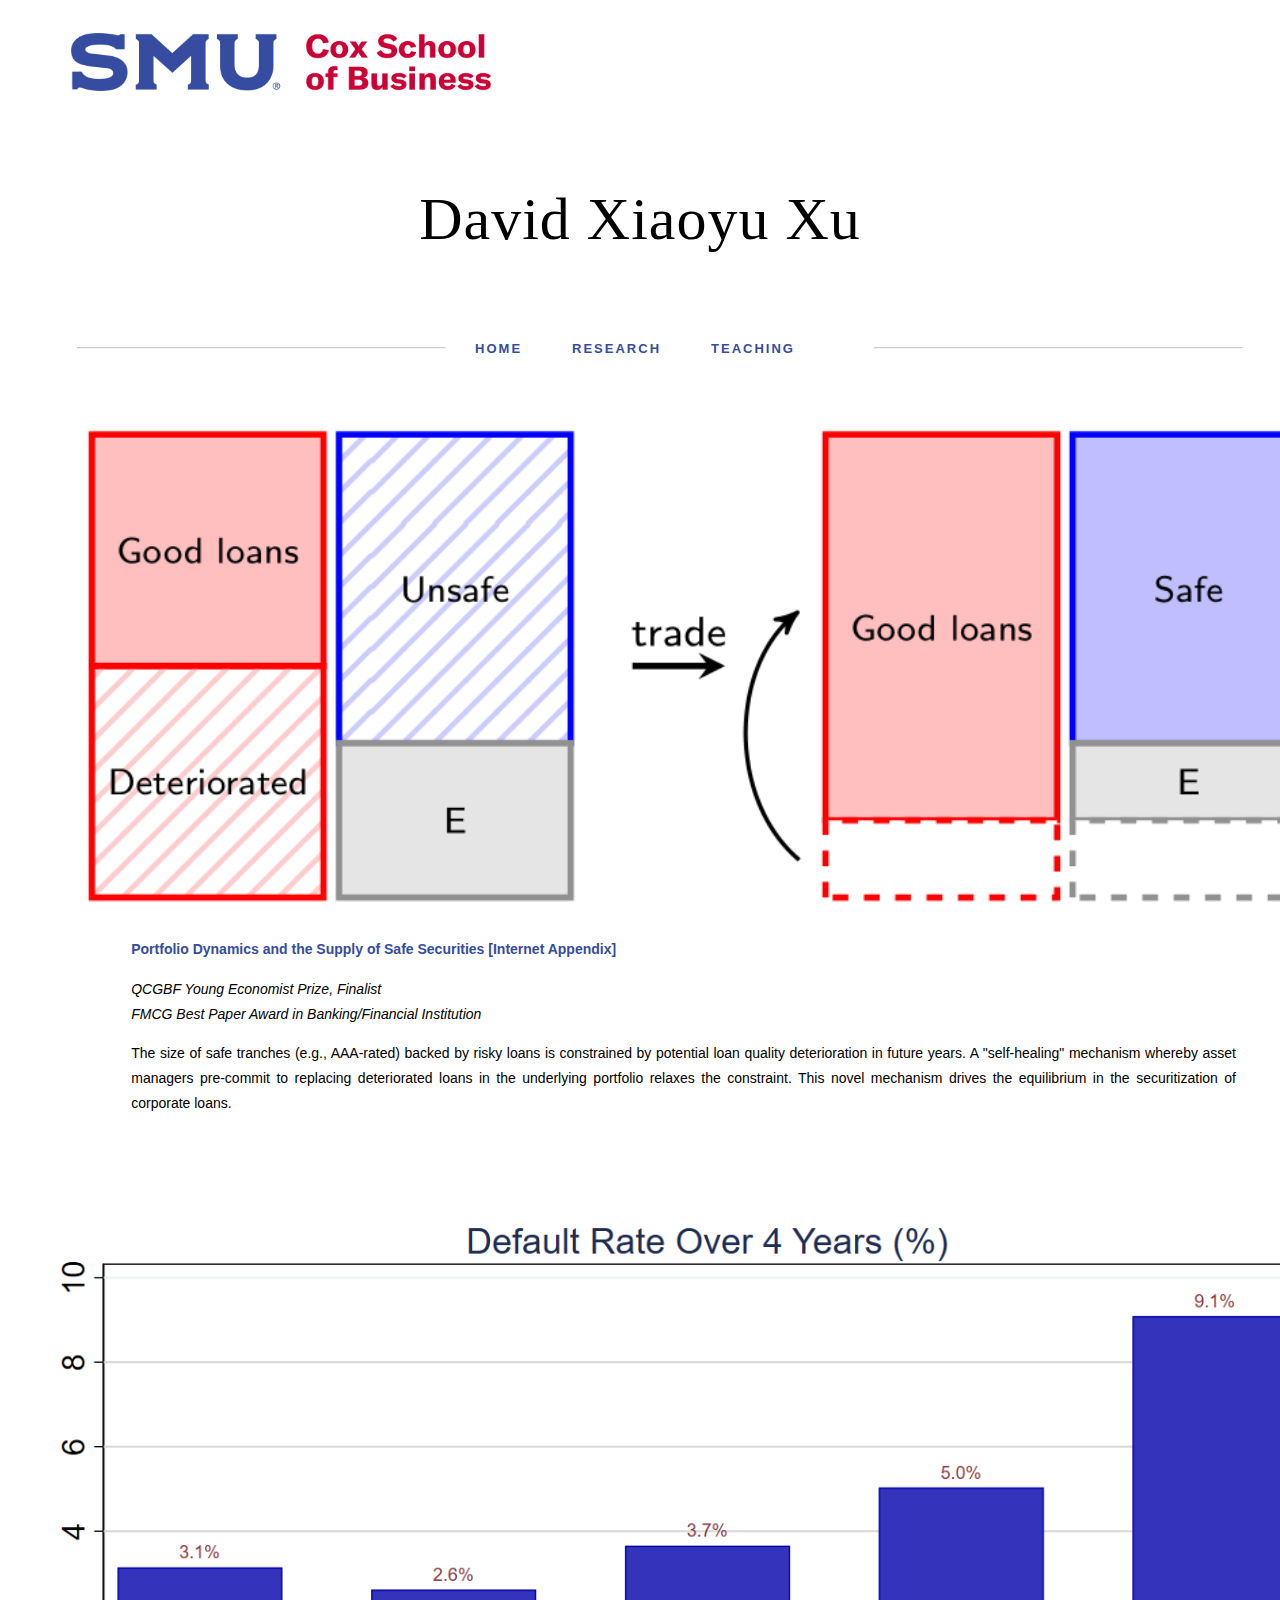
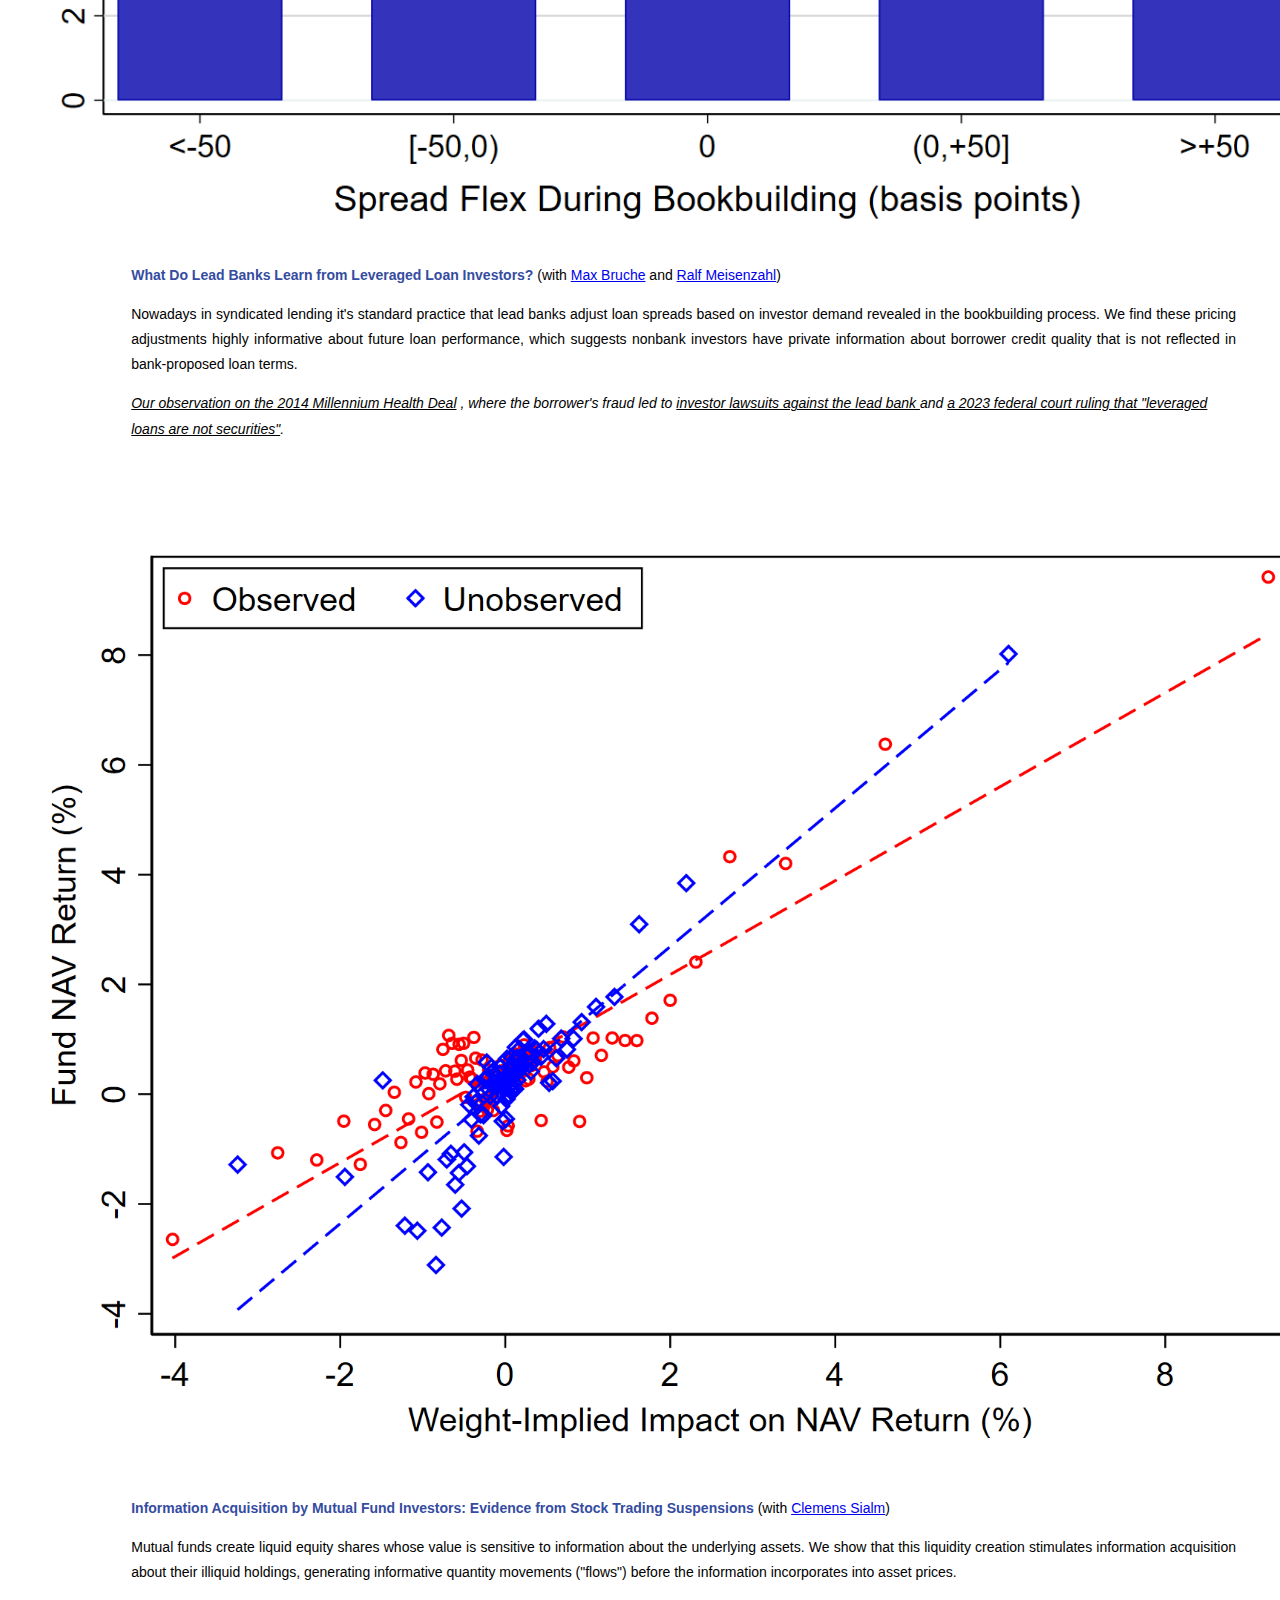
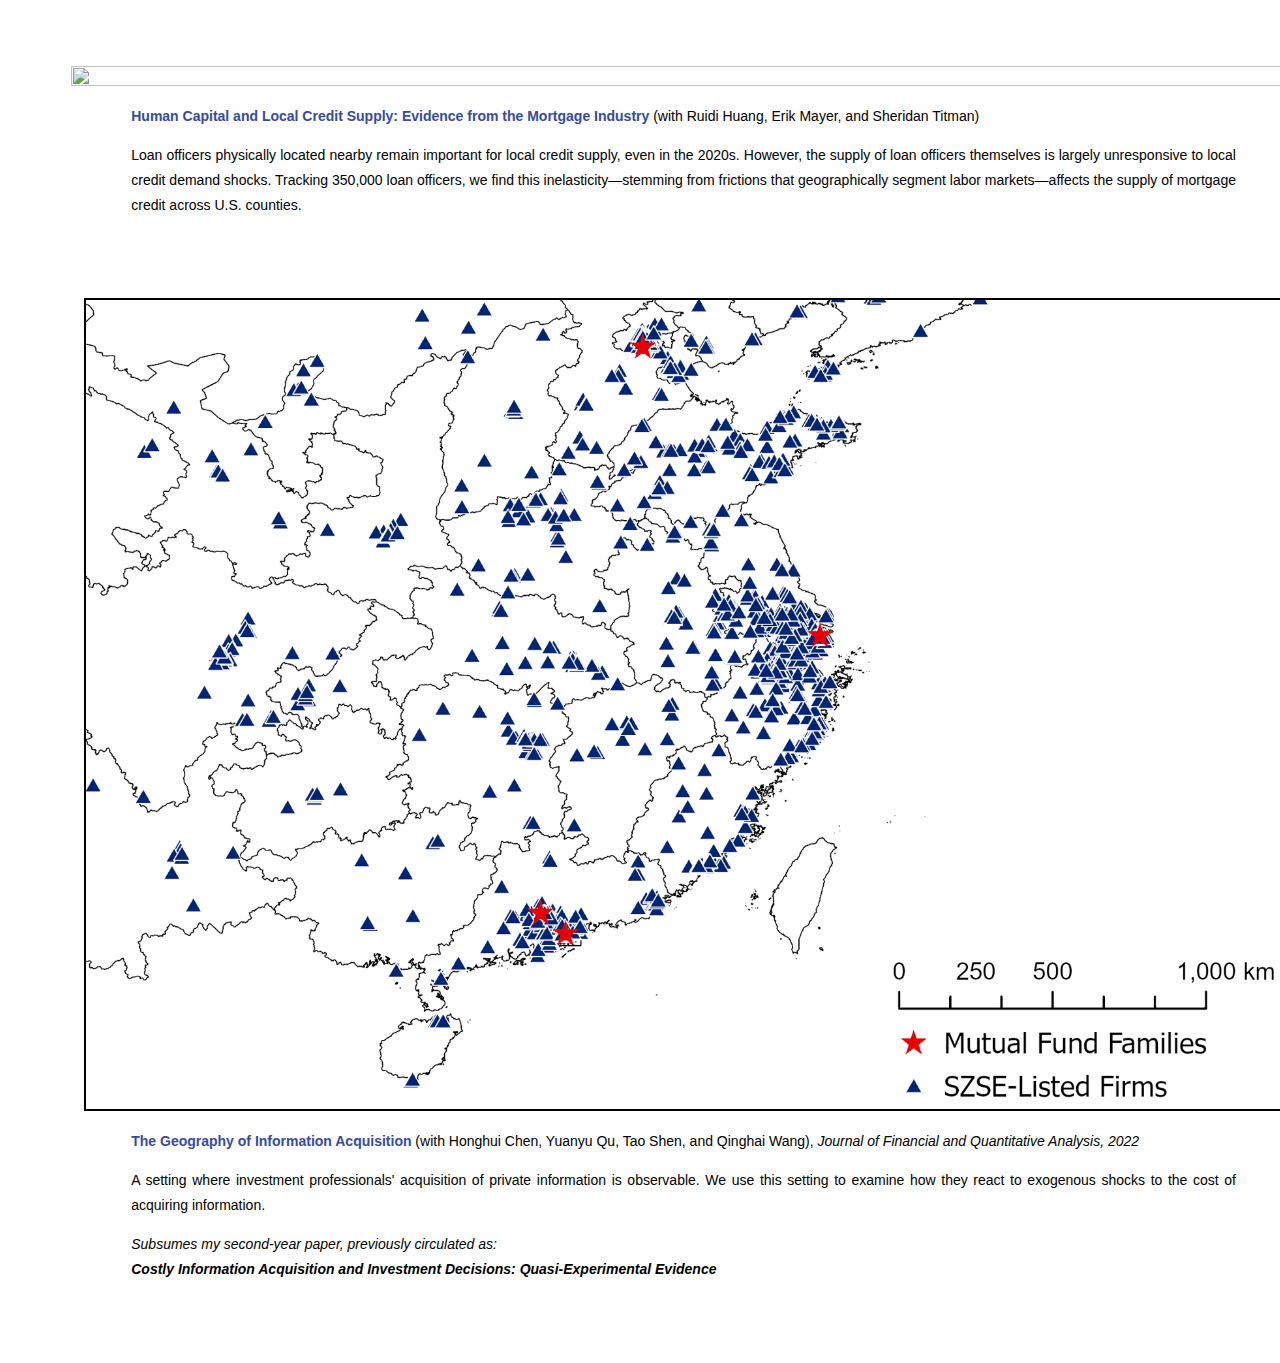
==== research.html @ c09b573f "Update research.html" ====
<!DOCTYPE html>
<html>
<title>David Xiaoyu Xu's Personal Website: Research</title>
<link rel="icon" href="picture/mustang_square.jpg" type="img/jpg">
<meta charset="UTF-8">
<meta name="viewport" content="width=device-width, initial-scale=1">
<link href="https://cdn.jsdelivr.net/npm/bootstrap@5.0.0-beta2/dist/css/bootstrap.min.css" rel="stylesheet" integrity="sha384-BmbxuPwQa2lc/FVzBcNJ7UAyJxM6wuqIj61tLrc4wSX0szH/Ev+nYRRuWlolflfl" crossorigin="anonymous">
<head>
          <!-- Global site tag (gtag.js) - Google Analytics -->
          <script async src="https://www.googletagmanager.com/gtag/js?id=G-6DPCWHVZQM"></script>
          <script>
            window.dataLayer = window.dataLayer || [];
            function gtag(){dataLayer.push(arguments);}
            gtag('js', new Date());
            gtag('config', 'G-6DPCWHVZQM');
          </script>
    <link rel="stylesheet" href="index.css">
    <link rel="stylesheet" href="research.css">
    <!-- MathJax Script -->
    <script src="https://polyfill.io/v3/polyfill.min.js?features=es6"></script>
    <script id="MathJax-script" async src="https://cdn.jsdelivr.net/npm/mathjax@3/es5/tex-mml-chtml.js"></script>

</head>
<body>
 <!-- Navbar (sit on top) -->
<div class="content">
  <div class ="fixtitle">
    <div class="title">
      <img class="cox" src="cox.png" width="420" height="58" />
      <h2>David Xiaoyu Xu</h2>
    </div>
<div>
<br>

<ul class="nav">
  <hr>
  <li><a href="index.html">Home</a></li>
  <li><a href="research.html">Research</a></li>
  <li><a href="teaching.html">Teaching</a></li>
  <hr>
</ul>
</div>

</div>


<!-- Navbar (sit on top) -->
 
 <div class="research">

  <div class="mb-3">
    <div class="row g-0">
      <div class="col-md-2"> 
      </div>
      <div class="col-md-3"> 
          <img src="picture/bsheet.png" style="padding-left:5%; width:105%;"/>
          <!-- <font face="Verdana" size="2px"> Replacing deteriorated assets in a secondary market protects senior debt but hurts equity, 
            especially when others also promised to do so when issuing big AAA tranches. </font>  -->
      </div>
      <div class="col-md-5">
        <div class="card-body">
          <p class="card-title"><strong><a class="papertitle card-title2" style="color:#354CA1;text-decoration:none;" href="paper/portfolio_dynamics.pdf"> 
            Portfolio Dynamics and the Supply of Safe Securities </a><a class="papertitle card-title2" style="color:#354CA1;text-decoration:none;" href="paper/jmp_appendix.pdf">[Internet Appendix]</a>
            <!-- <a class="papertitle card-title2" style="color:#354CA1;text-decoration:none;" href="paper/Slides_portfolio_dynamics.pdf">[Presentation]</a> </strong> -->
          </p>
            <p style="font-style: italic;"> QCGBF Young Economist Prize, Finalist <br> FMCG Best Paper Award in Banking/Financial Institution </p>
          <p style="text-align:justify"class="card-text"> 
            The size of safe tranches (e.g., AAA-rated) backed by risky loans is constrained by potential loan quality deterioration in future years.
            A "self-healing" mechanism whereby asset managers pre-commit to replacing deteriorated loans in the underlying portfolio relaxes the constraint.
            This novel mechanism drives the equilibrium in the securitization of corporate loans.             
            <!-- An anlysis of tradeoffs in this practice in equilibrium. I analyze the tradeoffs in equilibrium.
            Modern financial institutions create long-term safe securities by dynamically replacing deteriorated loans in the underlying portfolios. 
            I characterize the market equilibrium of such dynamic collateral management, endogenizing institutions' assets, liabilities, and secondary market trading counterparties. 
             -->
          </p>
            <!--
              <p><em>Selected Presentations: Princeton Young Economist Forum, PhD Symposium on Financial Market Research
              & Policy Developments, FMA Doctoral Consortium, AEA Poster Session</em></p> 
            -->
        </div>
      </div>
      <div class="col-md-2"> 
      </div>
    </div>
  </div>

  <div class="mb-3">
    <div class="row g-0">
      <div class="col-md-2"> </div>
      <div class="col-md-3">
        <img src="picture/flex_def.png" style="padding-right:0%; height: 105%; width:105%;"/>
      </div>
      <div class="col-md-5">
        <div class="card-body">
          <p><strong><a  class="papertitle card-title2" style="color:#354CA1;text-decoration:none;" 
            href="paper/Investor_Information.pdf">
            What Do Lead Banks Learn from Leveraged Loan Investors?</a></strong> (with <a href="https://www.maxbruche.net/">Max Bruche</a> and <a href="http://www.ralfmeisenzahl.com/">Ralf Meisenzahl</a>)
          </p>
          <p style="text-align:justify" class="card-text">  <!--<b>Abstract</b>: -->
            
            Nowadays in syndicated lending it's standard practice that lead banks adjust loan spreads based on investor demand revealed in the bookbuilding process.
            We find these pricing adjustments highly informative about future loan performance, which suggests nonbank investors have private information about borrower credit quality that is not reflected in 
            bank-proposed loan terms. 
            <!-- One explanation could be that investors' valuation of the loan depends on their risk preferences, which is unknown to lead banks ex ante.  -->
            <!-- Literature implies \(Z\) is about \(M\), e.g., investor risk preferences.  -->
            <!-- We find that beyond , proxied by "pricing flex" during bookbuilding, is highly informative about borrower's cash flows \((C)\).    -->
          </p>
          <p style="font-style:italic" class="card-text"> 
            <a style="font-style: italic;color:black;" href="paper/Millennium_Health.pdf">Our observation on the 2014 Millennium Health Deal</a> , where the borrower's fraud led to 
            <a style="font-style: italic;color:black;" href="https://www.bloomberg.com/news/articles/2017-08-02/trustee-alleges-jpmorgan-chase-failed-to-disclose-billing-probe">
            investor lawsuits against the lead bank
            </a>
            and  
            <a style="font-style: italic;color:black;" href="https://www.bloomberg.com/news/articles/2023-08-24/jpmorgan-wins-ruling-that-leveraged-loans-are-not-securities">
            a 2023 federal court ruling that "leveraged loans are not securities"</a>.
          </p>
        </div>
      </div>
      <div class="col-md-2"> 
      </div>
    </div>
  </div>

  <div class="mb-3">
    <div class="row g-0">
      <div class="col-md-2"> 
      </div>
      <div class="col-md-3">
        <img src="picture/misprc_nav_exitret_obs.png" style="padding-right:0%; height: 95%; width:104%;"/>
      </div>
      <div class="col-md-5">
        <div class="card-body">
          <p><strong><a  class="papertitle card-title2" style="color:#354CA1;text-decoration:none;" 
            href="paper/suspension.pdf">
            Information Acquisition by Mutual Fund Investors: Evidence from Stock Trading Suspensions</a></strong> (with <a href="https://faculty.mccombs.utexas.edu/clemens.sialm/">Clemens Sialm</a>)
          </p>
          <p style="text-align:justify" class="card-text">  <!--<b>Abstract</b>: -->
            Mutual funds create liquid equity shares whose value is sensitive to information about the underlying assets. <!-- such as PE, distressed debt, and CRE.  -->
            We show that this liquidity creation stimulates information acquisition about their illiquid holdings,
            <!-- We analyze this channel in a unique setting: when stocks become perfectly illiquid during trading suspensions, investors scrutinize suspended fund holdings with sizable portfolio weights.  --> 
            <!--This channel illiquid holdings with large portfolio weights get scrutinized by investors, --> generating informative quantity movements ("flows") before the information incorporates into asset prices.
          </div>
      </div>
      <div class="col-md-2"> 
      </div>
    </div>
  </div>

  <div class="mb-3">
    <div class="row g-0">
      <div class="col-md-2"> 
      </div>
      <div class="col-md-3">
        <img src="picture/dist_branch_property.png" style="padding-left:5%; width:100%; height:95%;"/>
      </div>
      <div class="col-md-5">
        <div class="card-body">
          <p><strong><a  class="papertitle card-title2" style="color:#354CA1;text-decoration:none;" 
             href="">
             Human Capital and Local Credit Supply: Evidence from the Mortgage Industry</a></strong> (with Ruidi Huang, Erik Mayer, and Sheridan Titman)
          </p>
          <!-- <p style="font-style: italic;">Best Paper Award, 16th Conference on Asia-Pacific Financial Markets </p> -->
          <p style="text-align:justify" class="card-text">  <!--<b>Abstract</b>: -->
            Loan officers physically located nearby remain important for local credit supply, even in the 2020s. 
            However, the supply of loan officers themselves is largely unresponsive to local credit demand shocks.
            Tracking 350,000 loan officers, we find this inelasticity&mdash;stemming from frictions that geographically segment labor markets&mdash;affects the supply of mortgage credit across U.S. counties.  
            <!--
              <p><em>Selected Presentations: </em></p>
            -->
          </div>
      </div>
      <div class="col-md-2"> 
      </div>
    </div>
  </div>

  <!-- <div class="mb-3">
    <div class="row g-0">
      <div class="col-md-2"> 
      </div>
      <div class="col-md-3">
        <img src="picture/abret_5d.png" style="padding-right:0%; width:100%;"/>
      </div>
      <div class="col-md-5">
        <div class="card-body">
          <p><strong><a  class="papertitle card-title2" style="color:#354CA1;text-decoration:none;" 
             href="paper/cnmf.pdf">
            Fund Flows in the Shadow of Stock Trading Regulation</a></strong> (with Xiang Kang)
          </p>
          <p style="font-style: italic;">Best Paper Award, 16th Conference on Asia-Pacific Financial Markets </p>
          <p style="text-align:justify" class="card-text">   
            Intervening the trading of securities generates abnormal flows to mutual funds. 
              <p><em>Selected Presentations: AFA Poster Session, CICF, CAFM</em></p>
           
          </div>
      </div>
      <div class="col-md-2"> 
      </div>
    </div>
  </div> -->
  
  <div class="mb-3">
    <div class="row g-0">
      <div class="col-md-2"> 
      </div>
      <div class="col-md-3">
        <img src="picture/SZSE_firms.png" style="margin-left:6%;margin-top:0%; width:95%; height:80%"/>
        <!-- <font face="Verdana" size="2px"> An empirical setting where acquiring private information can literally cost days. </font>  -->
      </div>
      <div class="col-md-5">
        <div class="card-body">
          <p><strong><a class="papertitle card-title2" style="text-decoration:none;color:#354CA1;"
            href="https://www.cambridge.org/core/journals/journal-of-financial-and-quantitative-analysis/article/geography-of-information-acquisition/5171124198C467068FD56FF3C6E605A8">The Geography
            of Information Acquisition</a></strong> (with Honghui Chen, Yuanyu Qu, Tao Shen, and Qinghai Wang),
            <a style="font-style: italic;"> Journal of Financial and Quantitative Analysis, 2022 </a> 
          </p>
            <p style="text-align:justify" class="card-text"> <!-- <b>Abstract</b>: -->
              A setting where investment professionals' acquisition of private information is observable. We use this setting to examine how they react to exogenous shocks to the cost of acquiring information. 
              <!-- can literally cost days. -->
              <!-- Using detailed data on company visits by Chinese mutual funds, we provide direct evidence of mutual fund information acquisition activities and the consequent informational advantages mutual funds establish in local firms. 
              Mutual funds are more likely to visit local and nearby firms both in and outside of their portfolios, but the ease of travel between fund and firm locations can substantially alleviate geographic distance constraints. 
              Company visits by mutual funds are strongly associated with both fund trading activities and fund trading performance. 
              Our results show that geographic constraints and costly information acquisition amplify information asymmetry in financial markets.
            </p>  -->
            <p style="font-style:italic" class="card-text">Subsumes my second-year paper, previously circulated as:  <br/>
              <strong><a style="font-style: italic; color:black;text-decoration: none;" href="https://papers.ssrn.com/sol3/papers.cfm?abstract_id=3353987">
              Costly Information Acquisition and Investment Decisions: Quasi-Experimental Evidence</a></strong>
            </p>
        </div>
      </div>
      <div class="col-md-2"> 
      </div>
    </div>
  </div>
  </div>
</div>
</div>
</body>
</html>
---- index.css ----
/* .title{
    margin-top:-5%;
    
} */
.cox{
    margin-top:2%;
    margin-left:5%;
    margin-bottom:3%;
}
h2{
    /* margin-top:-1%; */
    text-align:center;
    /* color:#1E90FF; */
    /* margin-left:5%; */
    font-family: "garamond-premier-pro-display";
    font-style: normal;
    font-weight: 400;
    font-style: normal;
    font-size: 60px;
    line-height: 1.2em;
    letter-spacing: 1px;
}
.nav{
    display: flex;
    justify-content: center;
    text-align:center;
}
.nav li{
    display:inline;
}
.nav a{
    display:inline-block;
    text-decoration:none;
    font-size: 13px;
    font-style: normal;
    text-transform: uppercase;
    letter-spacing: 2px;
    padding-right:50px;
    color:#354CA1;
    font-family:'proxima-nova', sans-serif;
    font-weight:600;
}


 


.nav a:hover {
    color:#CC0035;
    font-weight: bold;
    font-size: 15px;

}
i{  margin-top:7%;
    color:#bf5700;
    opacity:50%;

}

hr{
    margin-top:10%;
    width:30%;
    color:#354CA1;
    margin:auto;
    opacity:50%;
}
h6{
    font-size:10pt;
    font-family: 'proxima-nova', sans-serif;
    line-height: 1.6;
}
p{  
    font-size:12pt;
    font-family: "Times New Roman", Times, serif;

}
.card-body {
    margin-top:15%;
    margin-left:10%;
}

.profile{
    /* border: 1px green solid; */
    margin-top:2%;
    margin-left: auto;
    margin-right: auto;
    width:860px;

}
.profileimage{
    /* border: 1px green solid; */
    float:left;
    width:340px;
}

/* .profiledes{
    /* border: 1px green solid; */
    /* float:left;
    width:520px;
} */ 


.social{
    font-family: 'Times New Roman', Times, serif;
}
/* .navbar{
    visibility: hidden;
}
.profile{
    visibility: hidden;
} */


input {
    width: 100%;
    padding: 12px;
    border: 1px solid #ccc;
    border-radius: 4px;
    box-sizing: border-box;
    margin-top: 6px;
    margin-bottom: 16px;
  }
  
  /* Style the submit button */
  input[type=submit] {
    background-color: #4CAF50;
    color: white;
  }
  
  /* Style the container for inputs */
  #container {
    background-color: #f1f1f1;
    padding: 20px;
    width:80%;
    margin:10%;
  }
  @media only screen and (max-width: 1300px) {
    .profileimage{
        /* margin-top:5%; */
        margin-left:50%;
        margin-bottom:2%;
        float:none;
        width: 20%;
        display:block;
    }
    .profiledes{
        float:none;
        /* margin-top:5%; */
        /* visibility:hidden; */
        margin-left:22%;
        width: 50%;
        display:block;
        /* padding-left:4%; */
    }
  }

  .ai-clean {
    font-family: 'Exo 2', sans-serif !important;
    font-size: 20px;
    color: #B0BEC5; /* Light futuristic grey */
    text-transform: uppercase;
}

@keyframes ai-glow {
    0% { text-shadow: 0 0 5px #9000ff; }
    50% { text-shadow: 0 0 15px #9000ff, 0 0 30px #9000ff; }
    100% { text-shadow: 0 0 5px #9000ff; }
}

.ai-glow {
    animation: ai-glow 1.5s infinite alternate;
}


.social-icons {
    display: flex;
    justify-content: left; /* Align with text */
    align-items: center;
    gap: 0.5rem; /* Space between icons */
    margin-top: 10px;
}

/* Default size for SVG icons */
.social-icons svg {
    width: 24px;
    height: 24px;
    transition: transform 0.2s ease-in-out;
}

/* Ensuring Google Scholar image is the same size */
.social-icons img {
    width: 24px;
    height: 24px;
    transition: transform 0.2s ease-in-out;
}

/* Hover effect */
.social-icons a:hover svg,
.social-icons a:hover img {
    transform: scale(1.1);
}


/* Ensuring icons are properly spaced */
.social-icons {
    display: flex;
    gap: 0.5rem; /* Space between icons */
}


/* GitHub - Black */
.social-icons a:nth-child(1) svg {
    fill: #181717;
}

/* LinkedIn - Blue */
.social-icons a:nth-child(2) svg {
    fill: #0077b5;
}

/* Google Scholar - Official Blue */
.social-icons a:nth-child(3) svg {
    fill: #4285F4;
}
---- research.css ----
/* Keep existing styles */
.mb-3 {
    margin-top: 2%;
}

.col-md-2 {}

.col-md-5 {
    padding-left: 5%;
}

/* Adjust image and text alignment */
.research {
    margin-top: 5%;
}

.card-body {
    padding: 0;
    margin-top: 0;
    margin-left: 5%;
    margin-right: 3%;
}

/* Preserve paragraph font */
p {
    font-family: 'proxima-nova', sans-serif;
    font-weight: 400;
    font-style: normal;
    line-height: 1.8em;
    font-size: 14px;
    text-transform: none;
}

/* Preserve hover effect for paper titles */
.card-title2:hover {
    opacity: 80%;
}

/* Improved paper alignment */
.paper-container {
    display: flex;
    flex-wrap: wrap;
    align-items: flex-start;
    gap: 2rem;
    margin-bottom: 40px;
}

.paper-image {
    flex: 1;
    max-width: 30%;
    display: flex;
    justify-content: center;
    align-items: center;
}

.paper-image img {
    width: 100%;
    height: auto;
    object-fit: contain;
    border-radius: 5px;
}

.paper-content {
    flex: 2;
    text-align: left;
    max-width: 65%;
}

/* Responsive adjustments */
@media (max-width: 992px) {
    .paper-container {
        flex-direction: column;
        text-align: center;
    }

    .paper-image {
        max-width: 80%;
        margin: auto;
    }

    .paper-content {
        max-width: 100%;
        text-align: left;
    }
}

/* Uniform vertical spacing for each paper */
.research .mb-3 {
    margin-bottom: 5rem !important; /* or pick your favorite spacing */
}

/* Make image and text top-aligned within each row */
.research .row.g-0 {
    align-items: flex-start;
}
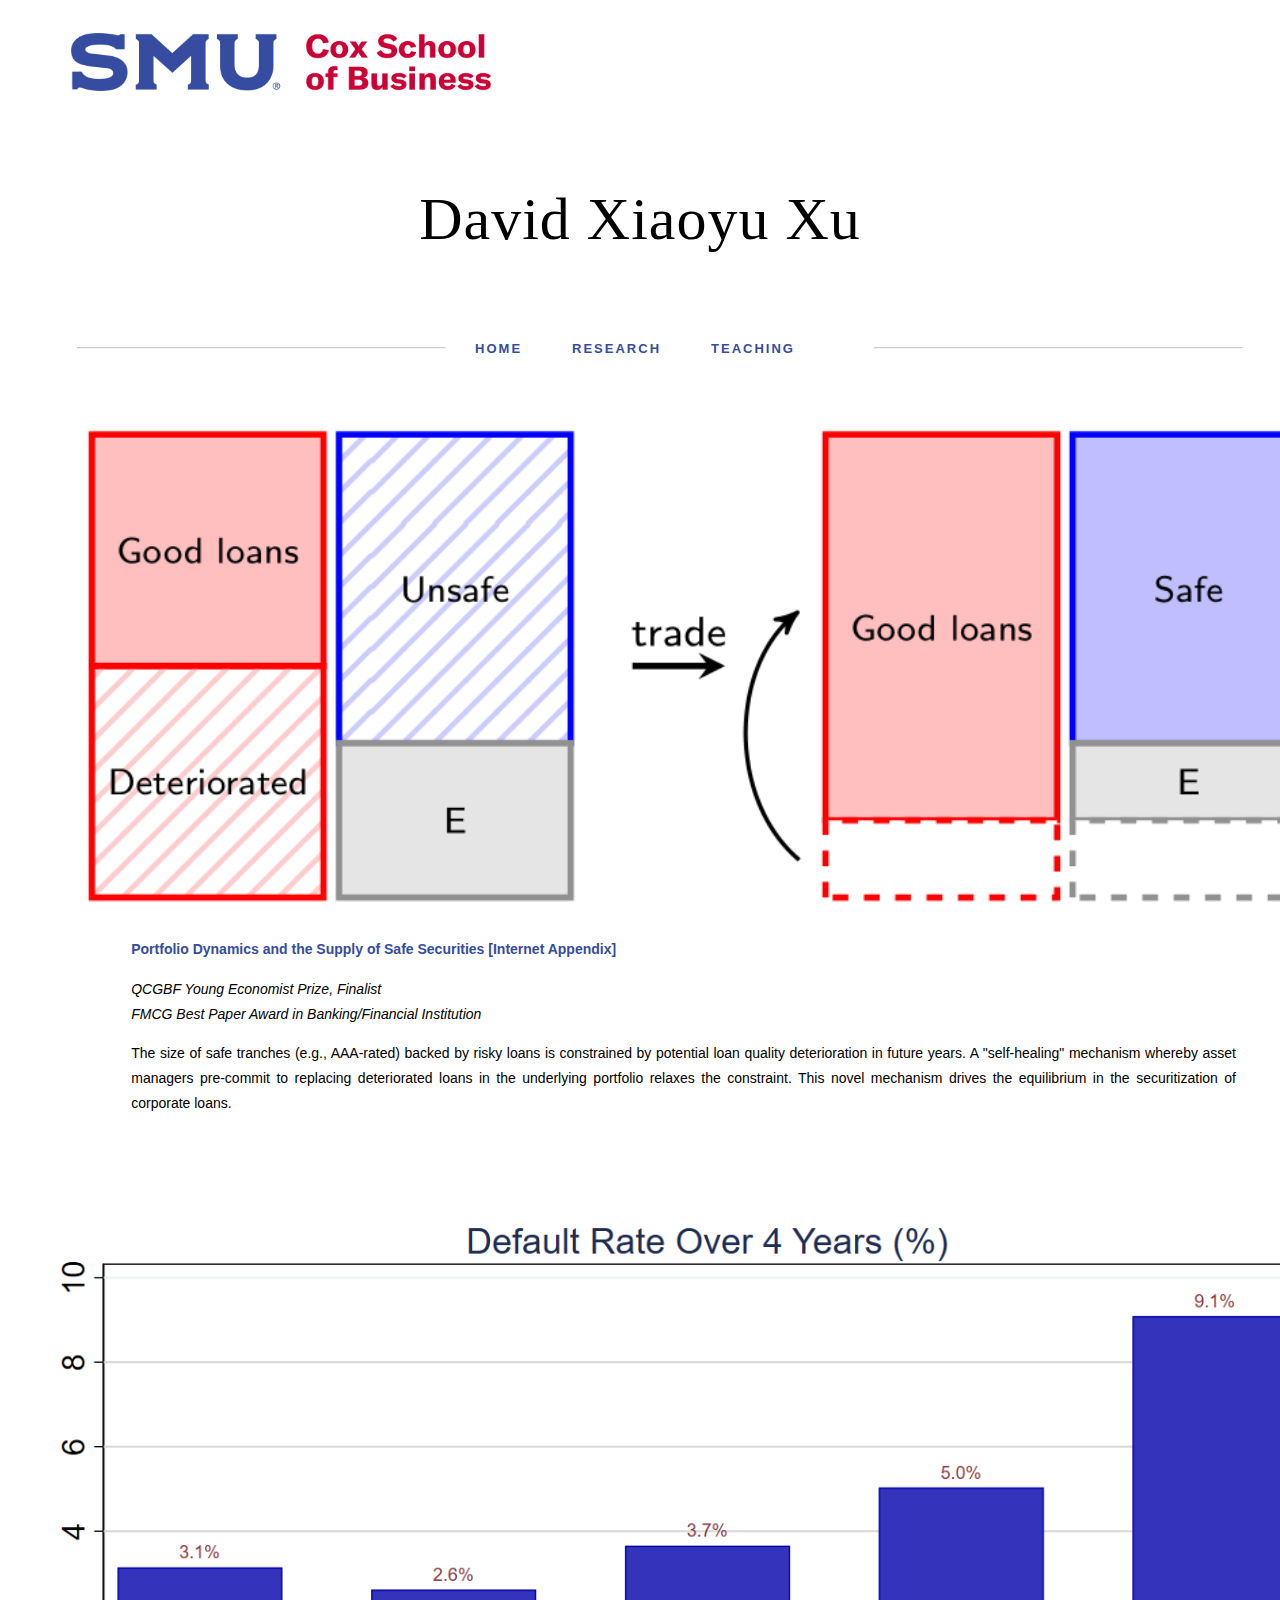
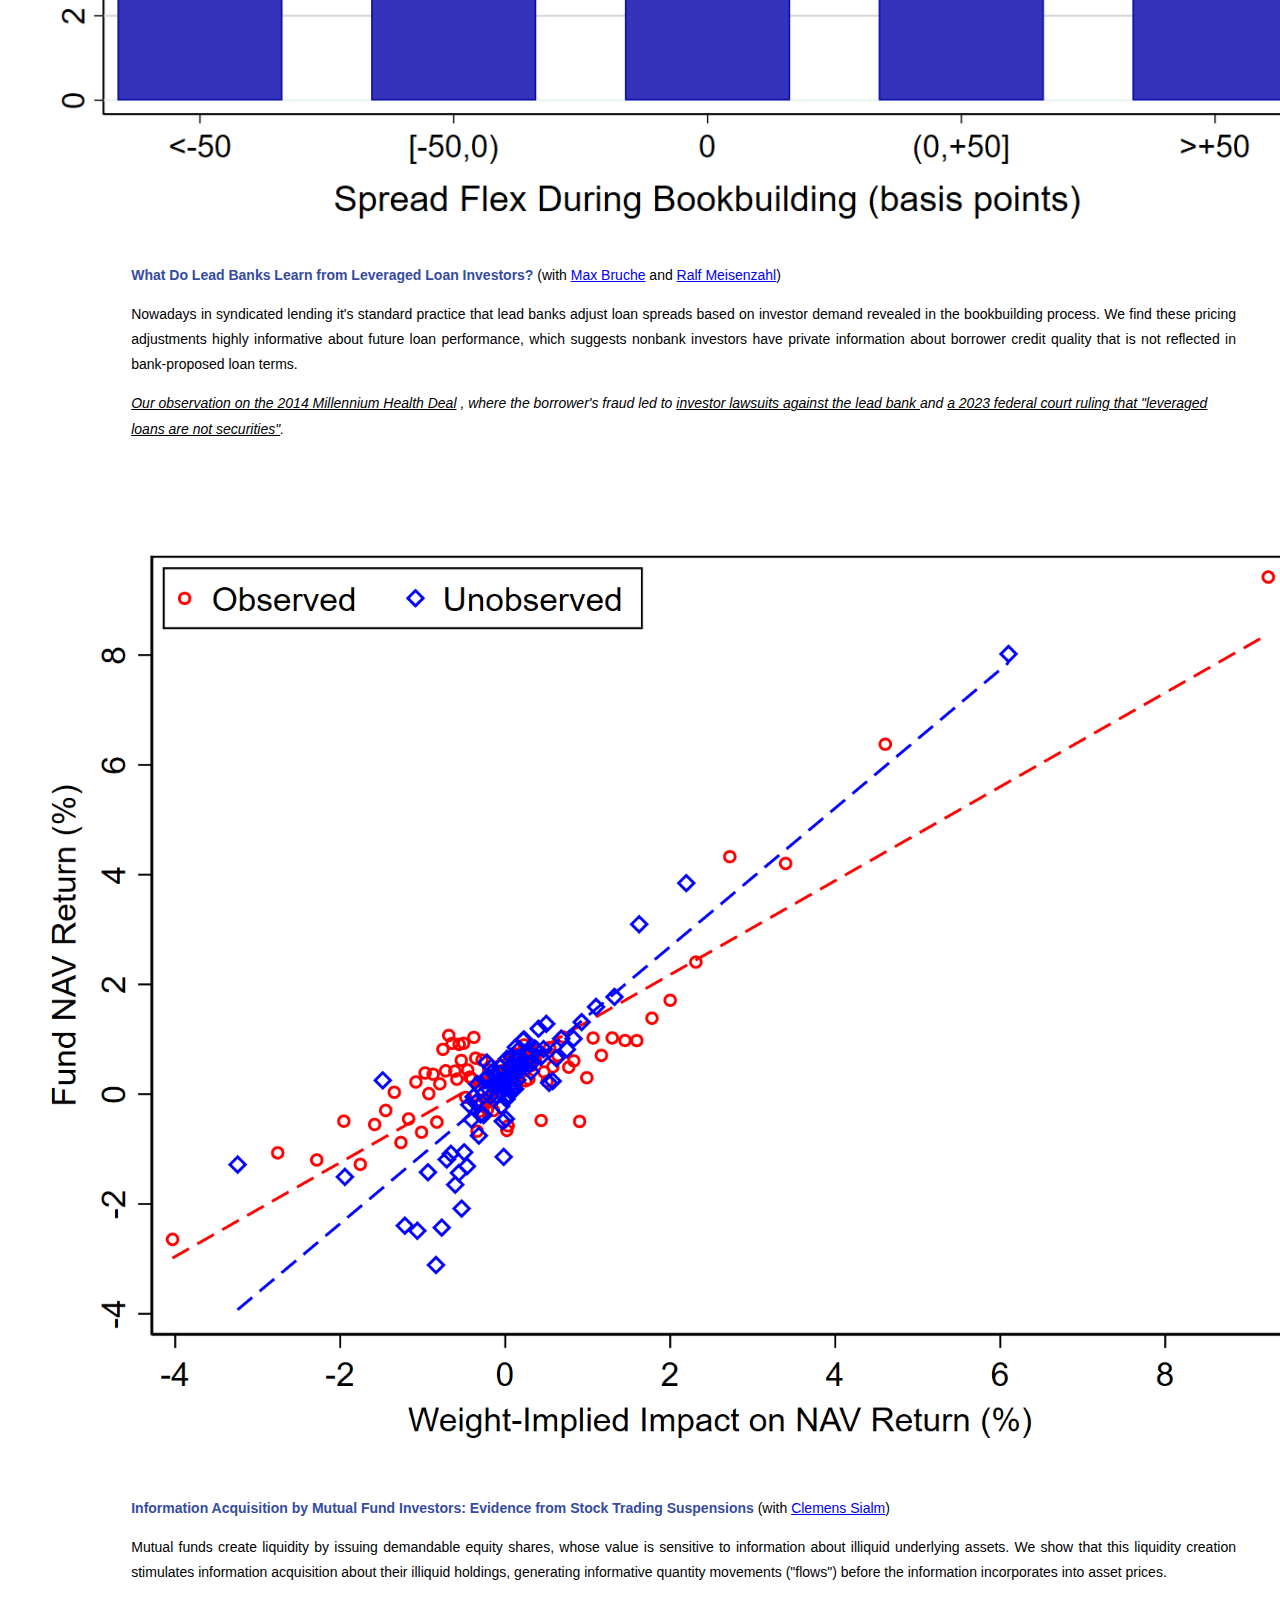
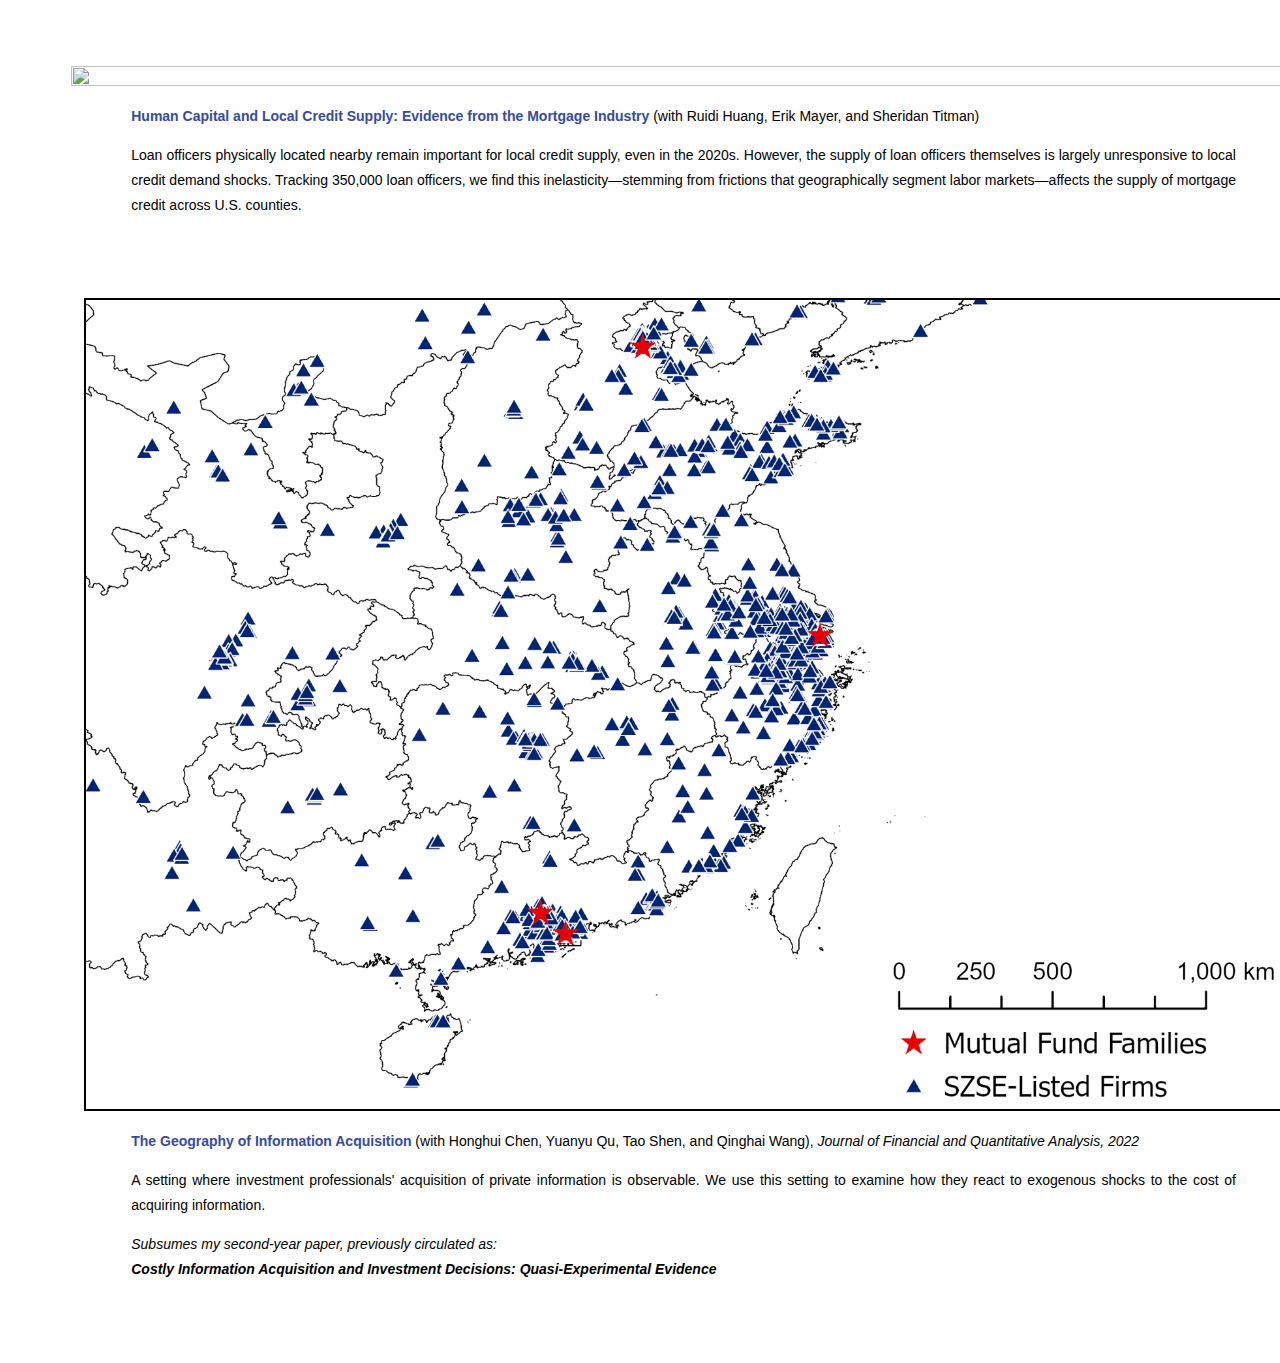
==== commit 9a5ebfb9: "Update research.html" ====
--- a/research.html
+++ b/research.html
@@ -135,7 +135,7 @@
             Information Acquisition by Mutual Fund Investors: Evidence from Stock Trading Suspensions</a></strong> (with <a href="https://faculty.mccombs.utexas.edu/clemens.sialm/">Clemens Sialm</a>)
           </p>
           <p style="text-align:justify" class="card-text">  <!--<b>Abstract</b>: -->
-            Mutual funds create liquid equity shares whose value is sensitive to information about the underlying assets. <!-- such as PE, distressed debt, and CRE.  -->
+            Mutual funds create liquidity by issuing demandable equity shares, whose value is sensitive to information about illiquid underlying assets. <!-- such as PE, distressed debt, and CRE.  -->
             We show that this liquidity creation stimulates information acquisition about their illiquid holdings,
             <!-- We analyze this channel in a unique setting: when stocks become perfectly illiquid during trading suspensions, investors scrutinize suspended fund holdings with sizable portfolio weights.  --> 
             <!--This channel illiquid holdings with large portfolio weights get scrutinized by investors, --> generating informative quantity movements ("flows") before the information incorporates into asset prices.
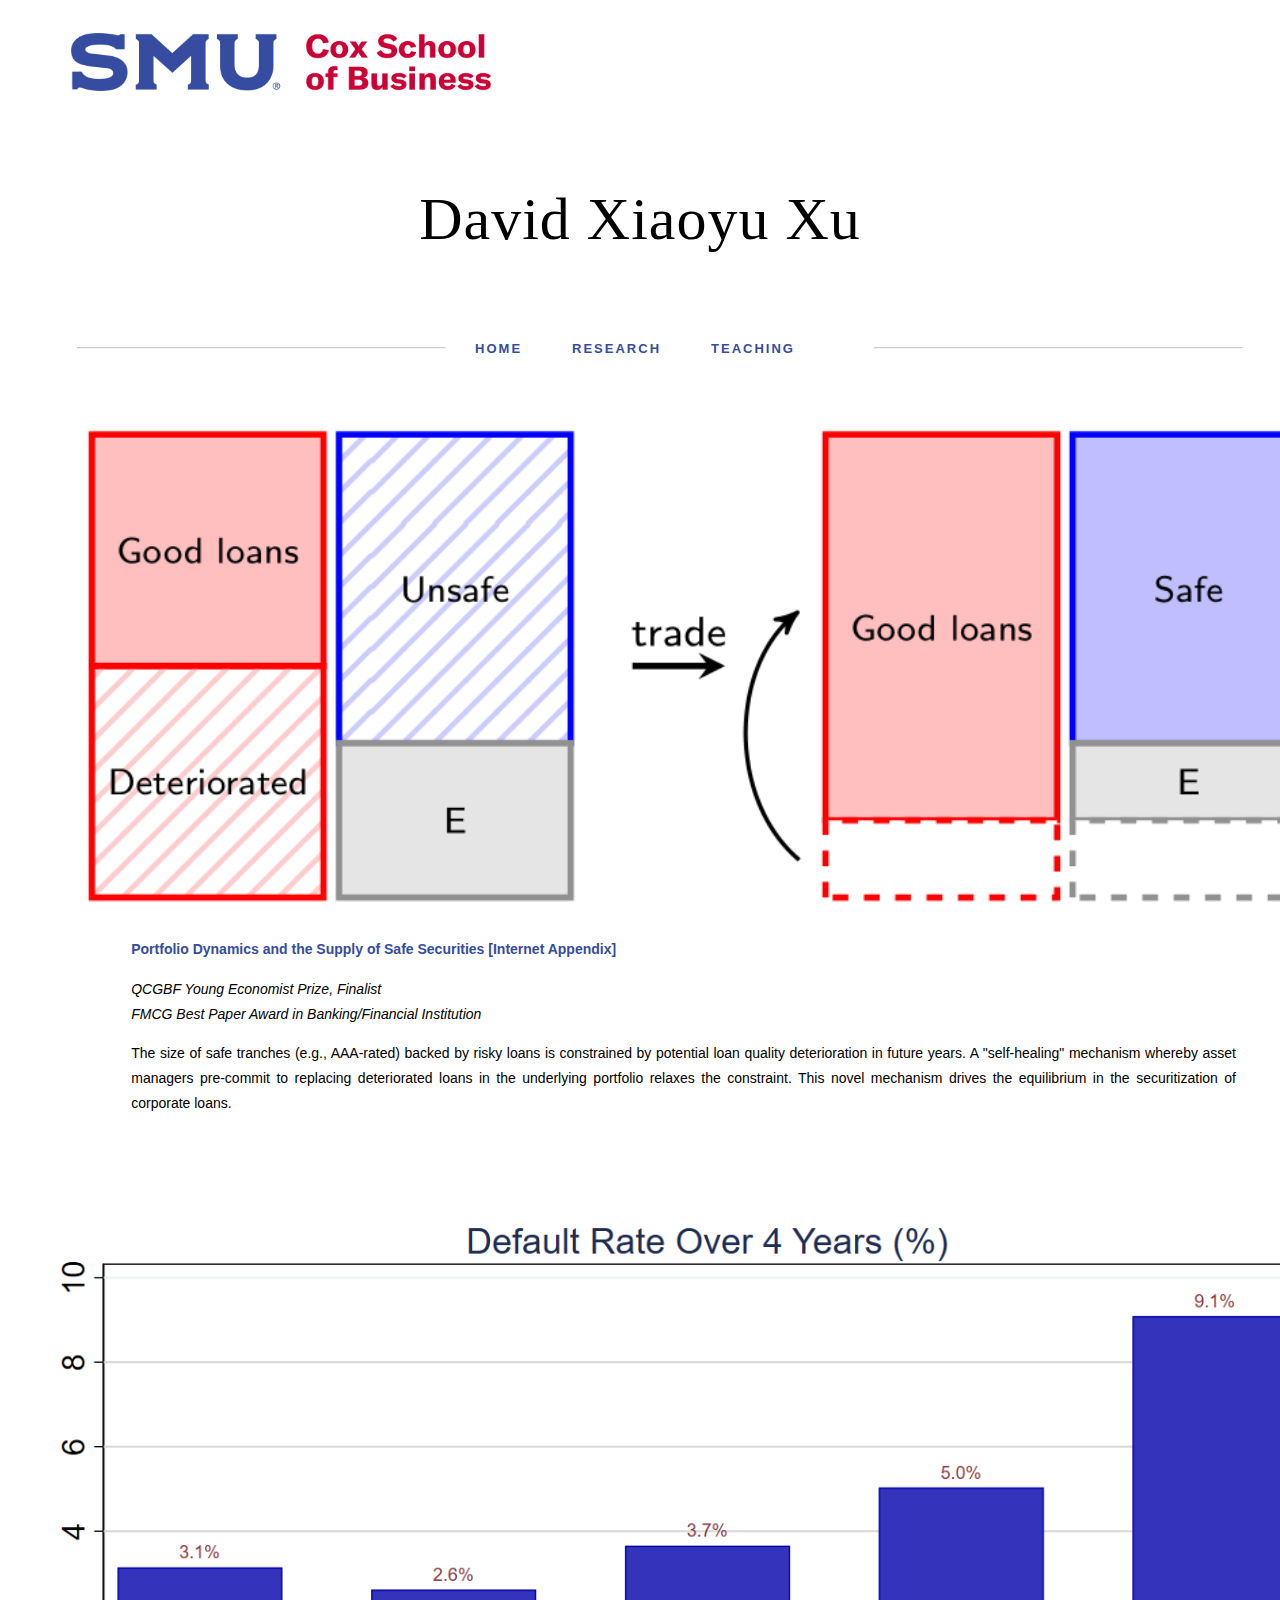
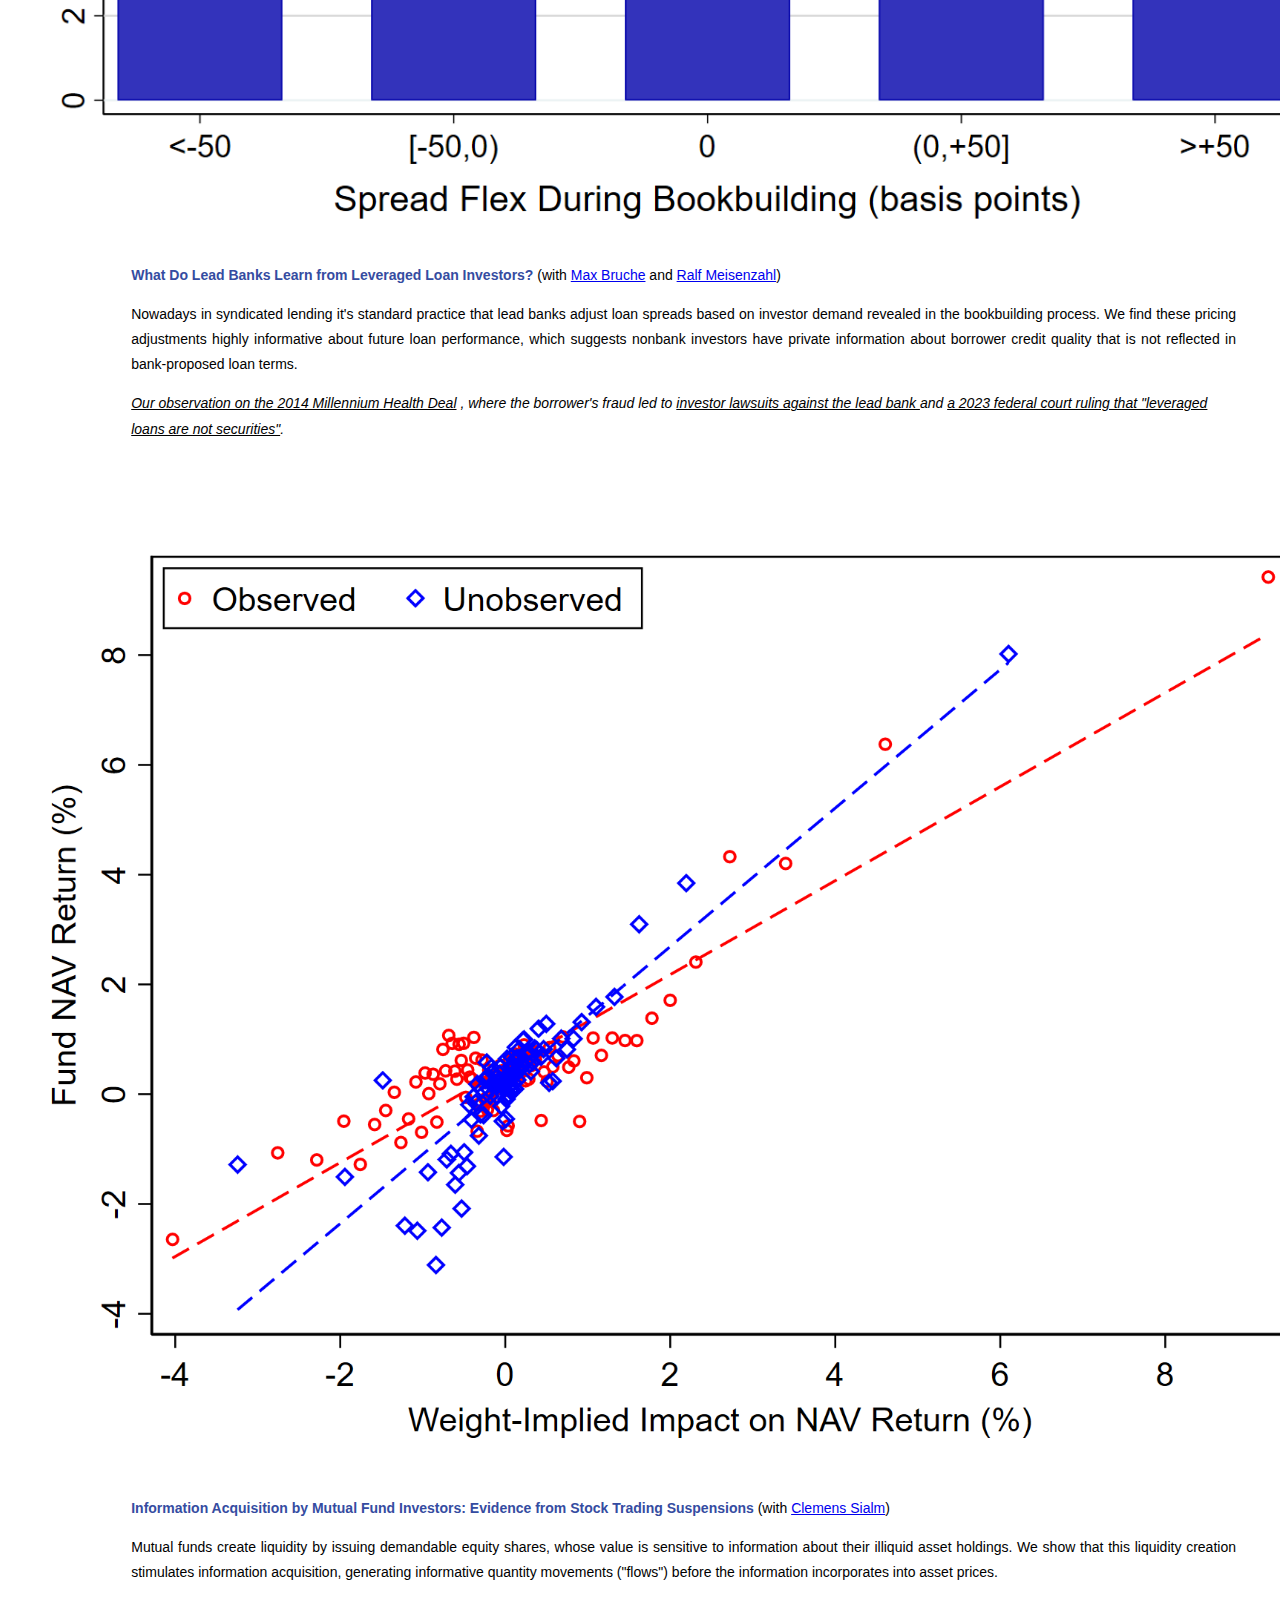
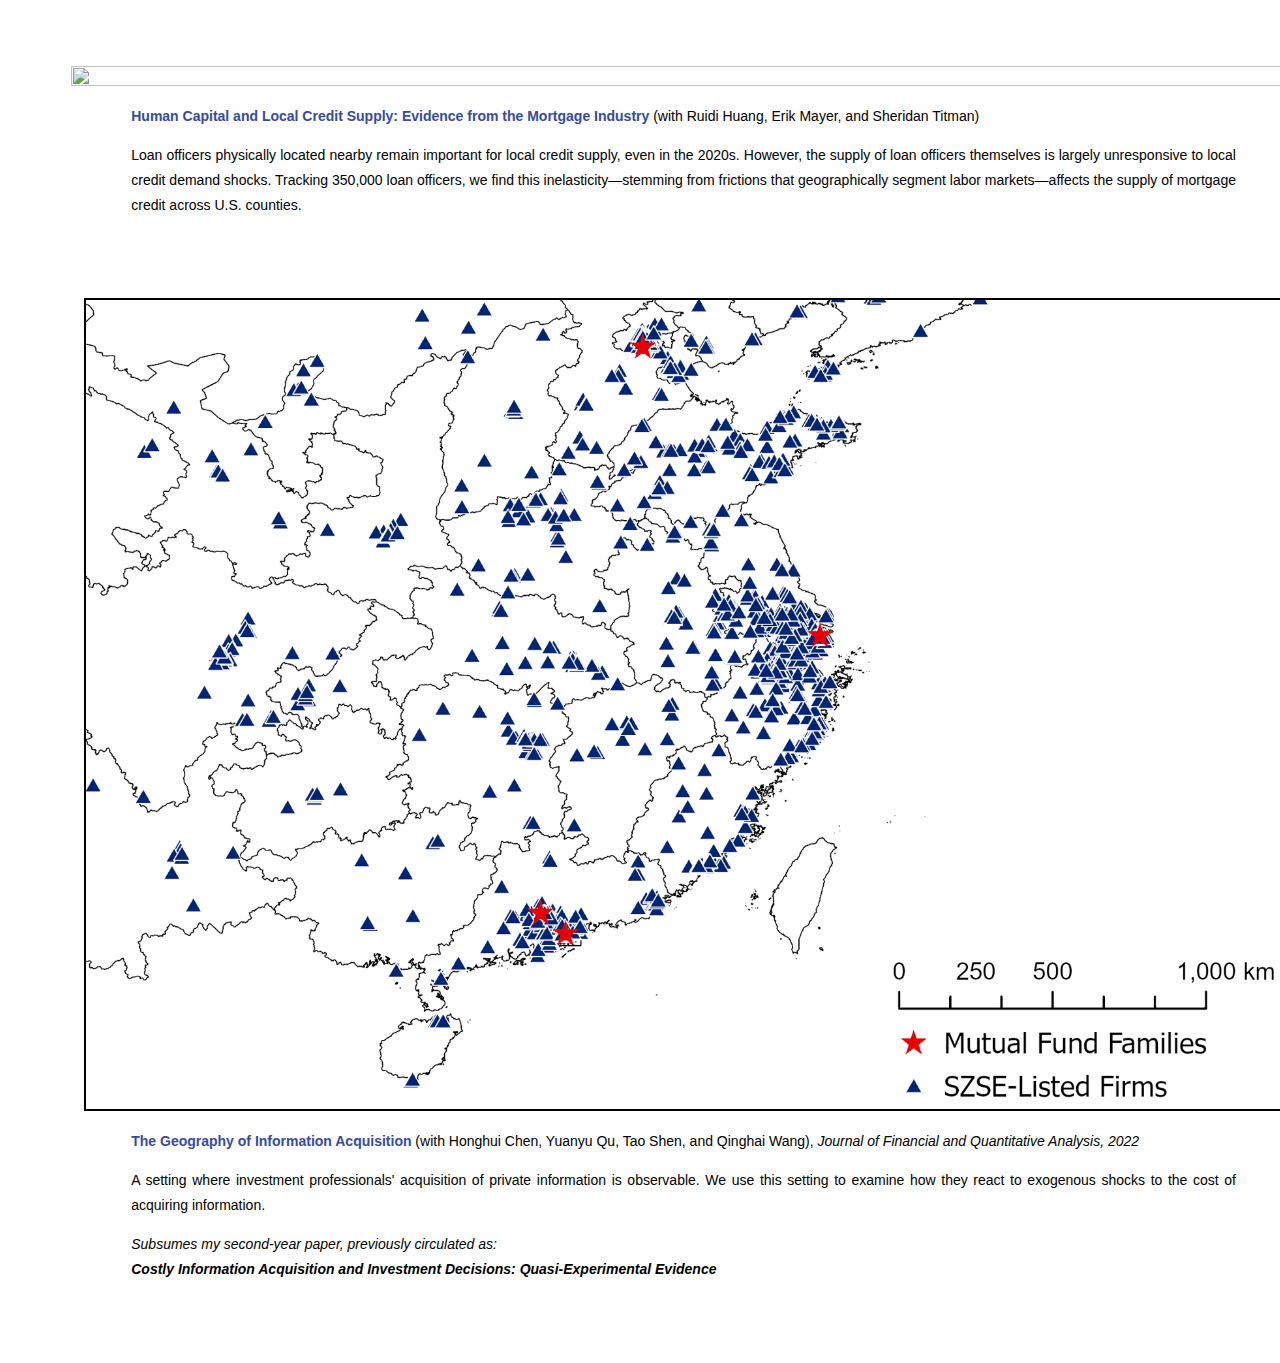
==== commit 4266f8cd: "Update research.html" ====
--- a/research.html
+++ b/research.html
@@ -135,8 +135,8 @@
             Information Acquisition by Mutual Fund Investors: Evidence from Stock Trading Suspensions</a></strong> (with <a href="https://faculty.mccombs.utexas.edu/clemens.sialm/">Clemens Sialm</a>)
           </p>
           <p style="text-align:justify" class="card-text">  <!--<b>Abstract</b>: -->
-            Mutual funds create liquidity by issuing demandable equity shares, whose value is sensitive to information about illiquid underlying assets. <!-- such as PE, distressed debt, and CRE.  -->
-            We show that this liquidity creation stimulates information acquisition about their illiquid holdings,
+            Mutual funds create liquidity by issuing demandable equity shares, whose value is sensitive to information about their illiquid asset holdings. <!-- such as PE, distressed debt, and CRE.  -->
+            We show that this liquidity creation stimulates information acquisition,
             <!-- We analyze this channel in a unique setting: when stocks become perfectly illiquid during trading suspensions, investors scrutinize suspended fund holdings with sizable portfolio weights.  --> 
             <!--This channel illiquid holdings with large portfolio weights get scrutinized by investors, --> generating informative quantity movements ("flows") before the information incorporates into asset prices.
           </div>
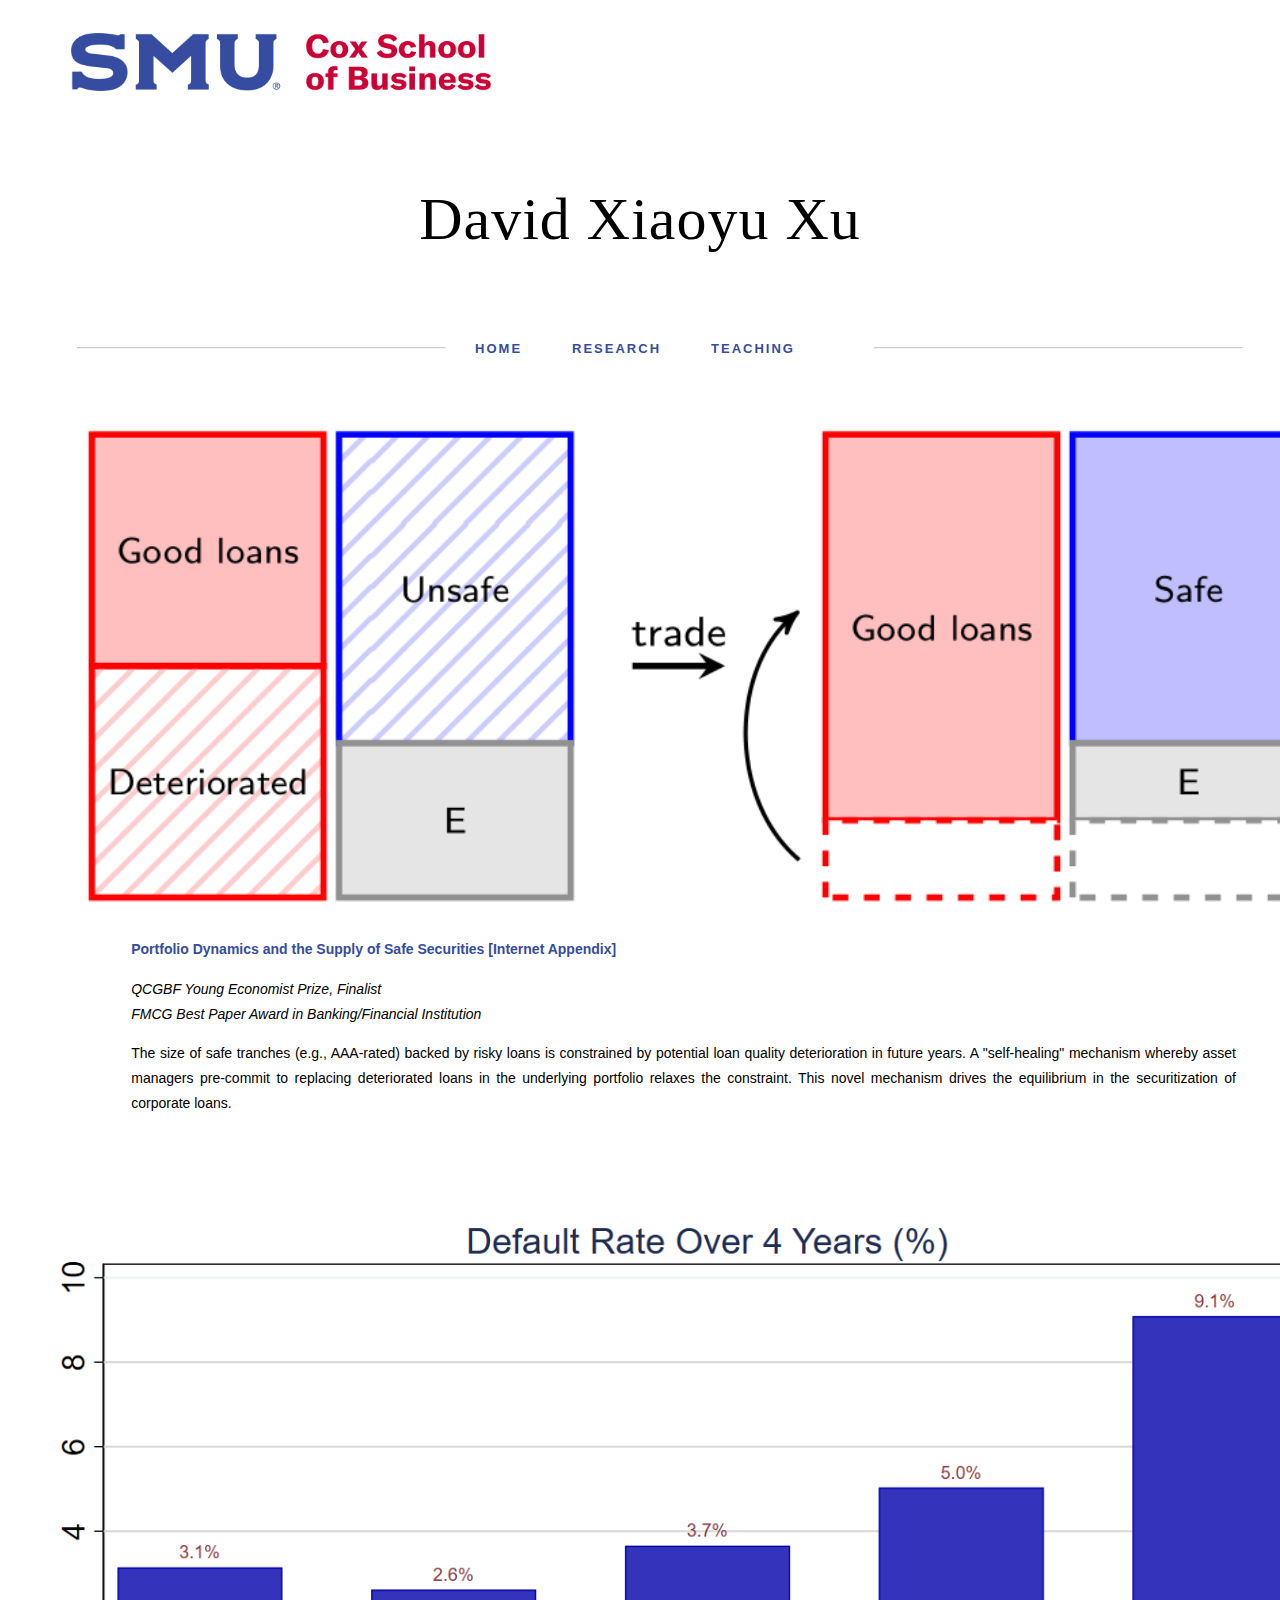
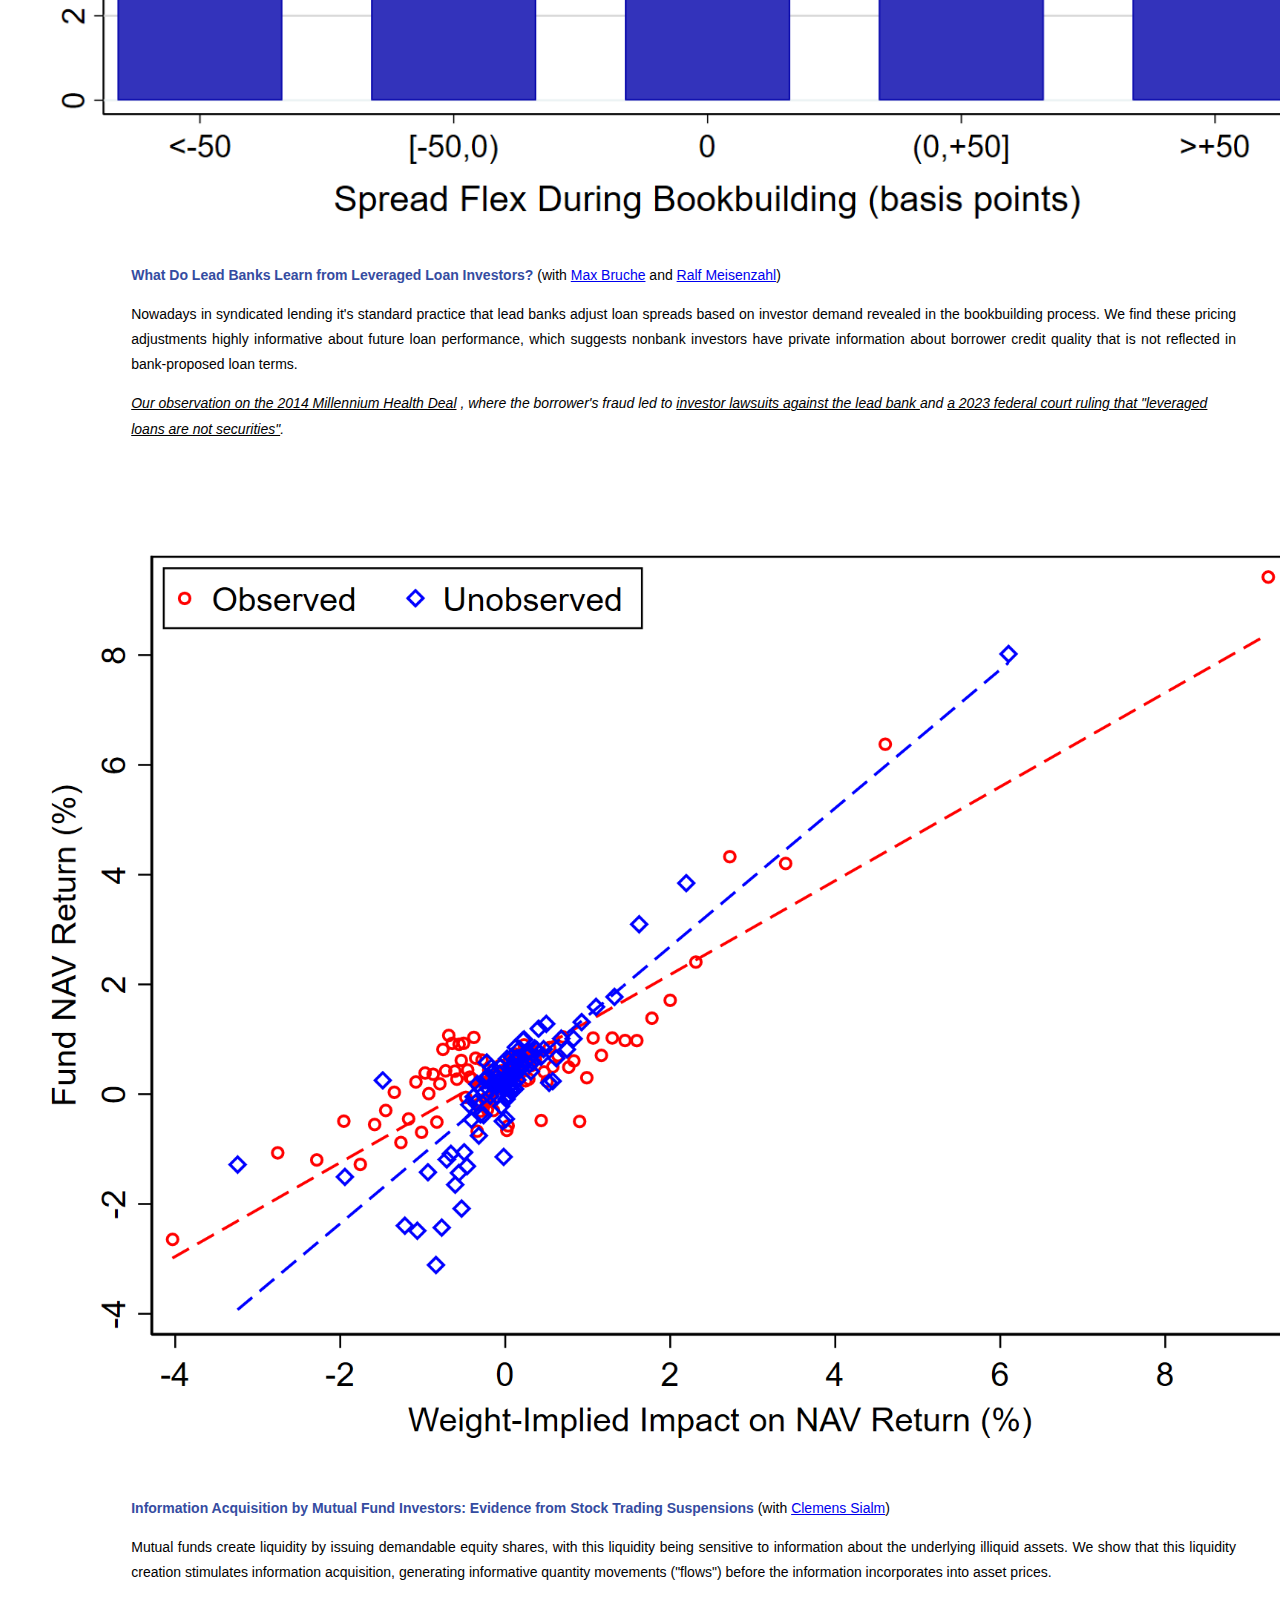
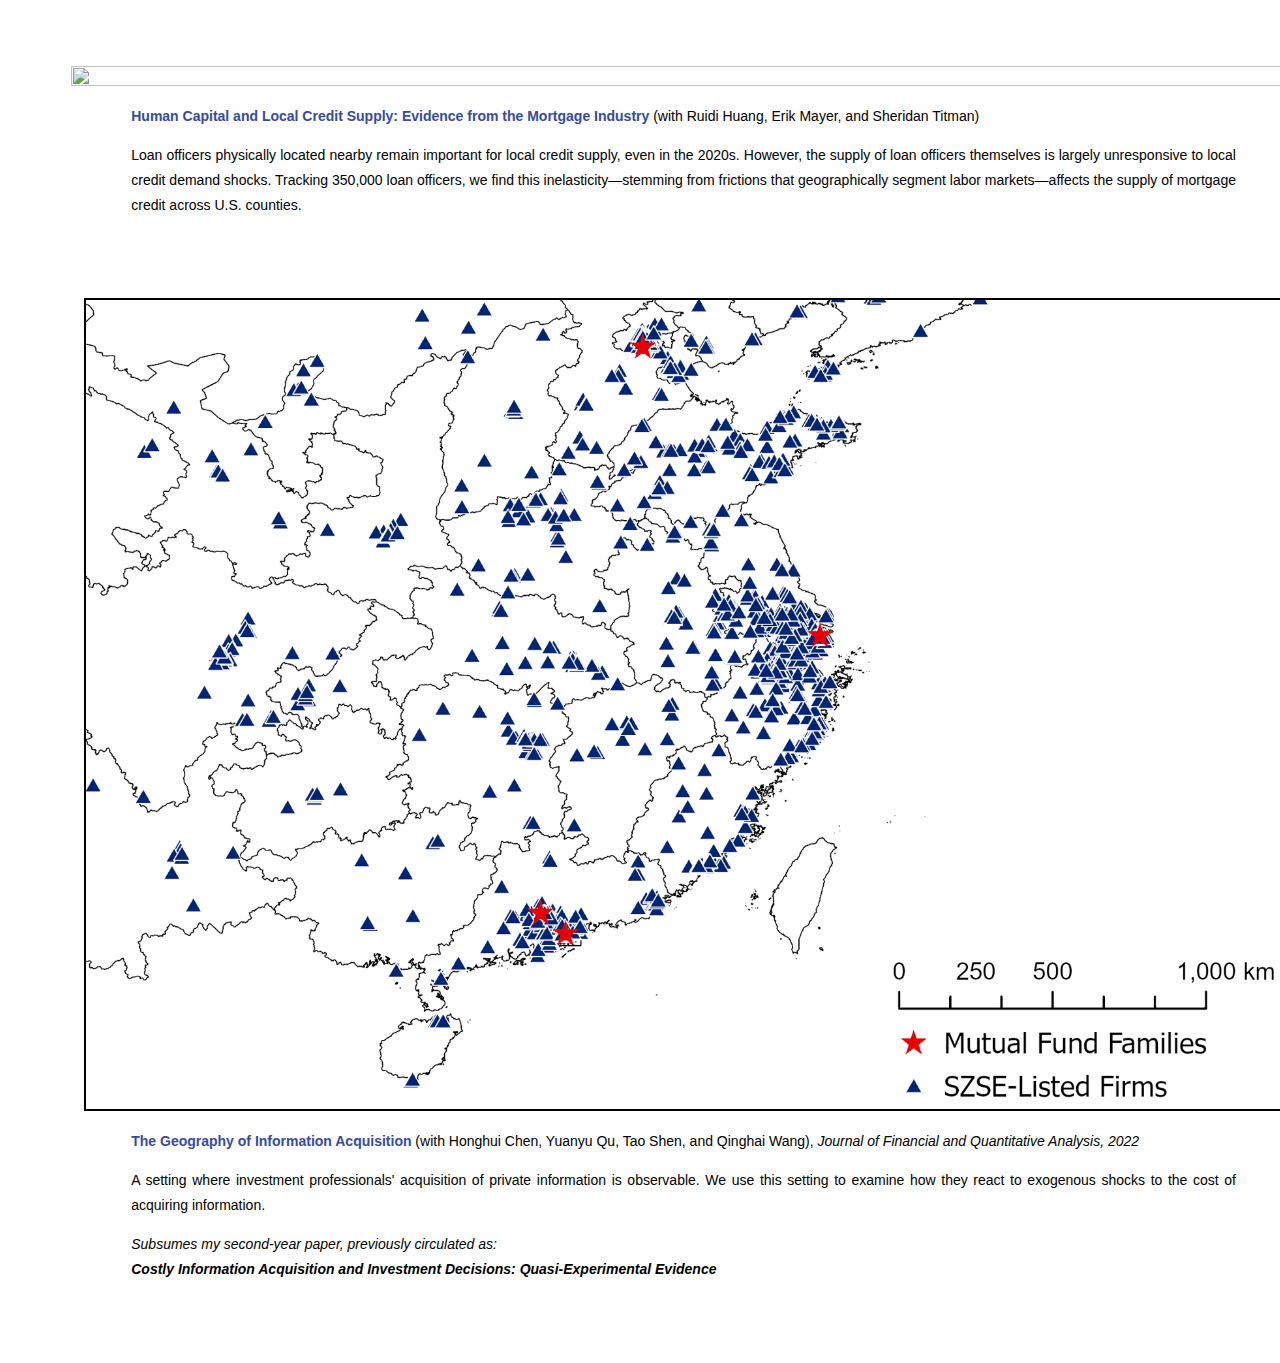
==== commit 68b0344b: "Update research.html" ====
--- a/research.html
+++ b/research.html
@@ -135,7 +135,7 @@
             Information Acquisition by Mutual Fund Investors: Evidence from Stock Trading Suspensions</a></strong> (with <a href="https://faculty.mccombs.utexas.edu/clemens.sialm/">Clemens Sialm</a>)
           </p>
           <p style="text-align:justify" class="card-text">  <!--<b>Abstract</b>: -->
-            Mutual funds create liquidity by issuing demandable equity shares, whose value is sensitive to information about their illiquid asset holdings. <!-- such as PE, distressed debt, and CRE.  -->
+            Mutual funds create liquidity by issuing demandable equity shares, with this liquidity being sensitive to information about the underlying illiquid assets. <!-- such as PE, distressed debt, and CRE.  -->
             We show that this liquidity creation stimulates information acquisition,
             <!-- We analyze this channel in a unique setting: when stocks become perfectly illiquid during trading suspensions, investors scrutinize suspended fund holdings with sizable portfolio weights.  --> 
             <!--This channel illiquid holdings with large portfolio weights get scrutinized by investors, --> generating informative quantity movements ("flows") before the information incorporates into asset prices.
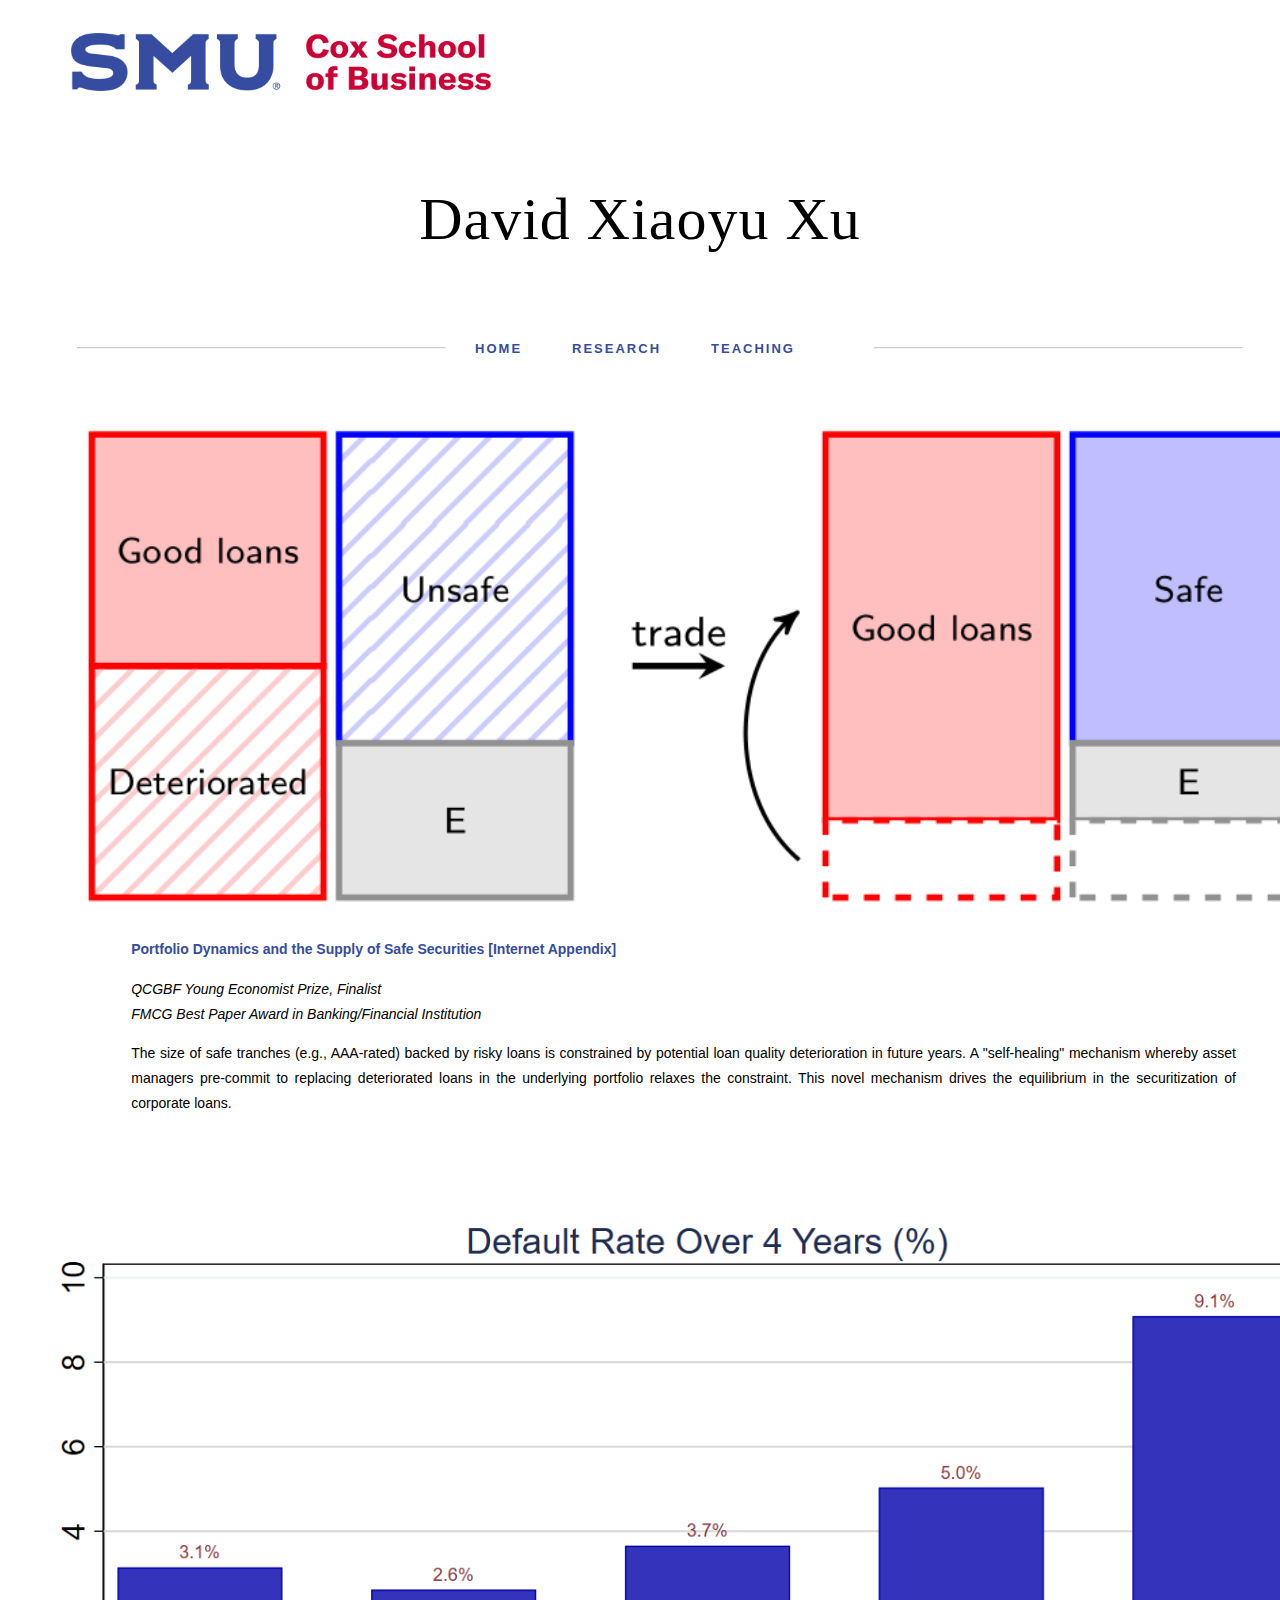
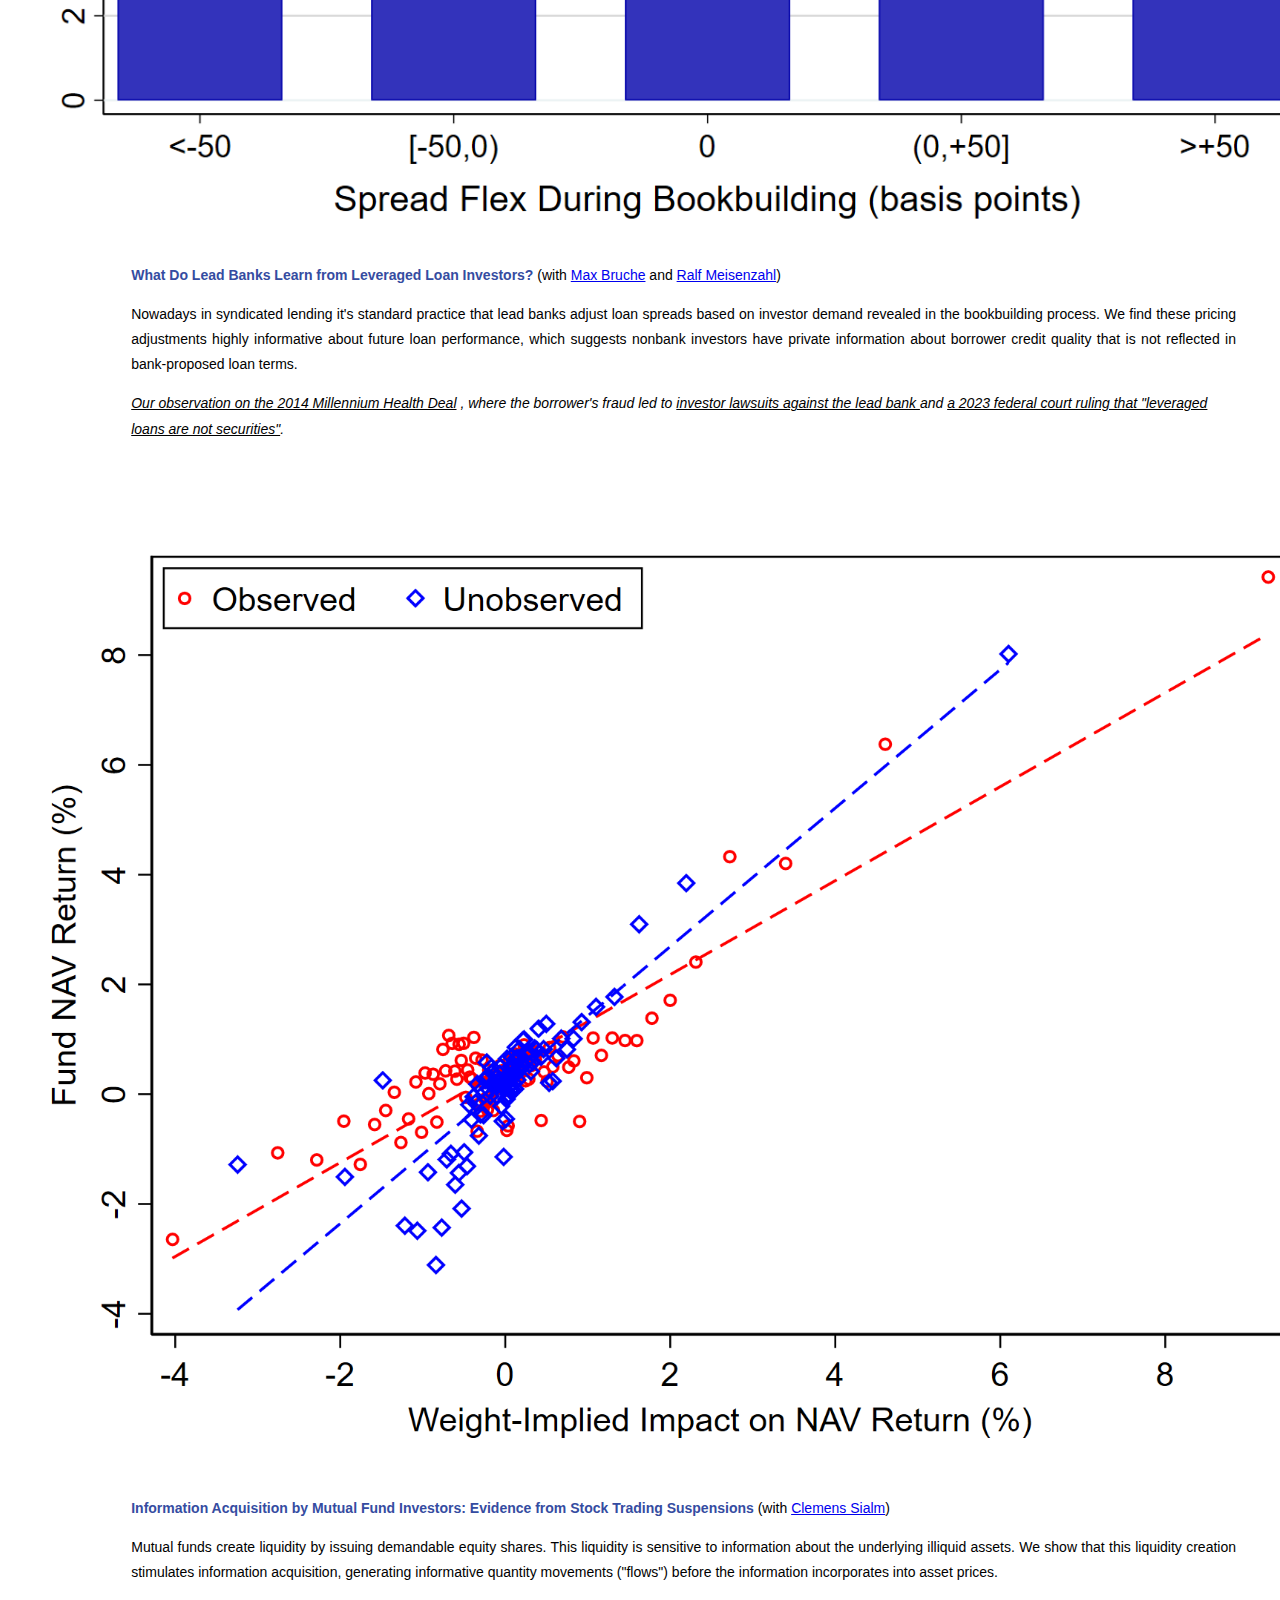
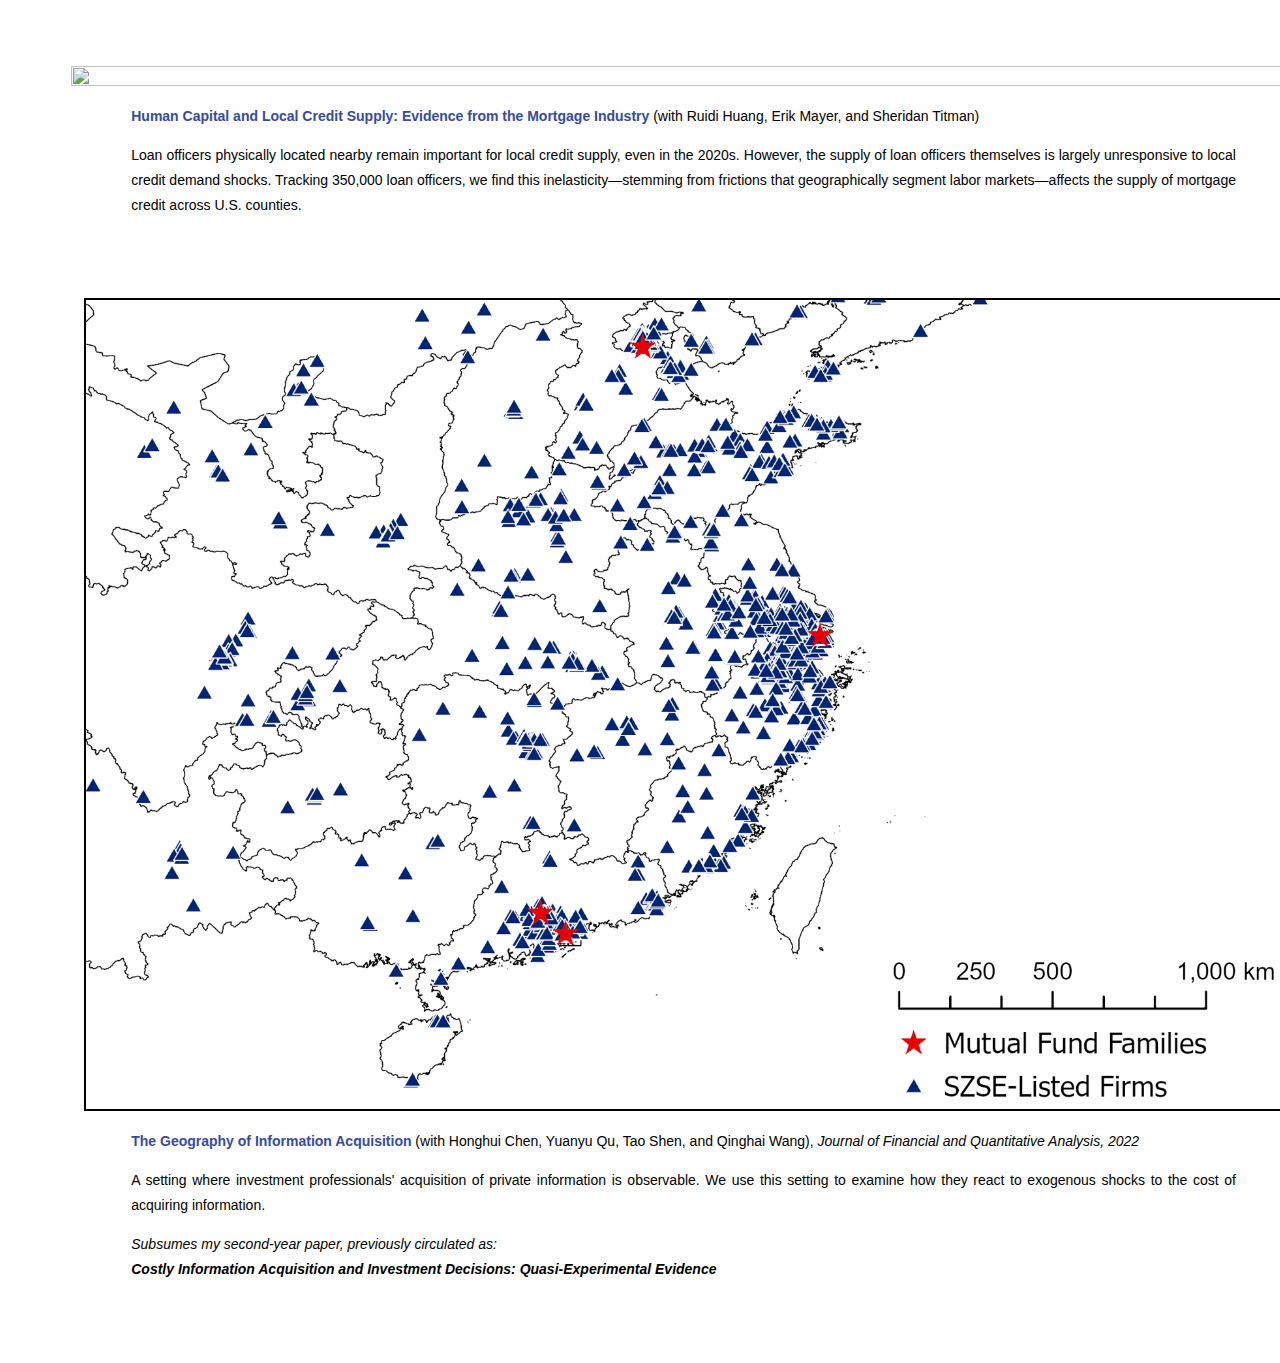
==== commit 7937faef: "Update research.html" ====
--- a/research.html
+++ b/research.html
@@ -135,7 +135,7 @@
             Information Acquisition by Mutual Fund Investors: Evidence from Stock Trading Suspensions</a></strong> (with <a href="https://faculty.mccombs.utexas.edu/clemens.sialm/">Clemens Sialm</a>)
           </p>
           <p style="text-align:justify" class="card-text">  <!--<b>Abstract</b>: -->
-            Mutual funds create liquidity by issuing demandable equity shares, with this liquidity being sensitive to information about the underlying illiquid assets. <!-- such as PE, distressed debt, and CRE.  -->
+            Mutual funds create liquidity by issuing demandable equity shares. This liquidity is  sensitive to information about the underlying illiquid assets. <!-- such as PE, distressed debt, and CRE.  -->
             We show that this liquidity creation stimulates information acquisition,
             <!-- We analyze this channel in a unique setting: when stocks become perfectly illiquid during trading suspensions, investors scrutinize suspended fund holdings with sizable portfolio weights.  --> 
             <!--This channel illiquid holdings with large portfolio weights get scrutinized by investors, --> generating informative quantity movements ("flows") before the information incorporates into asset prices.
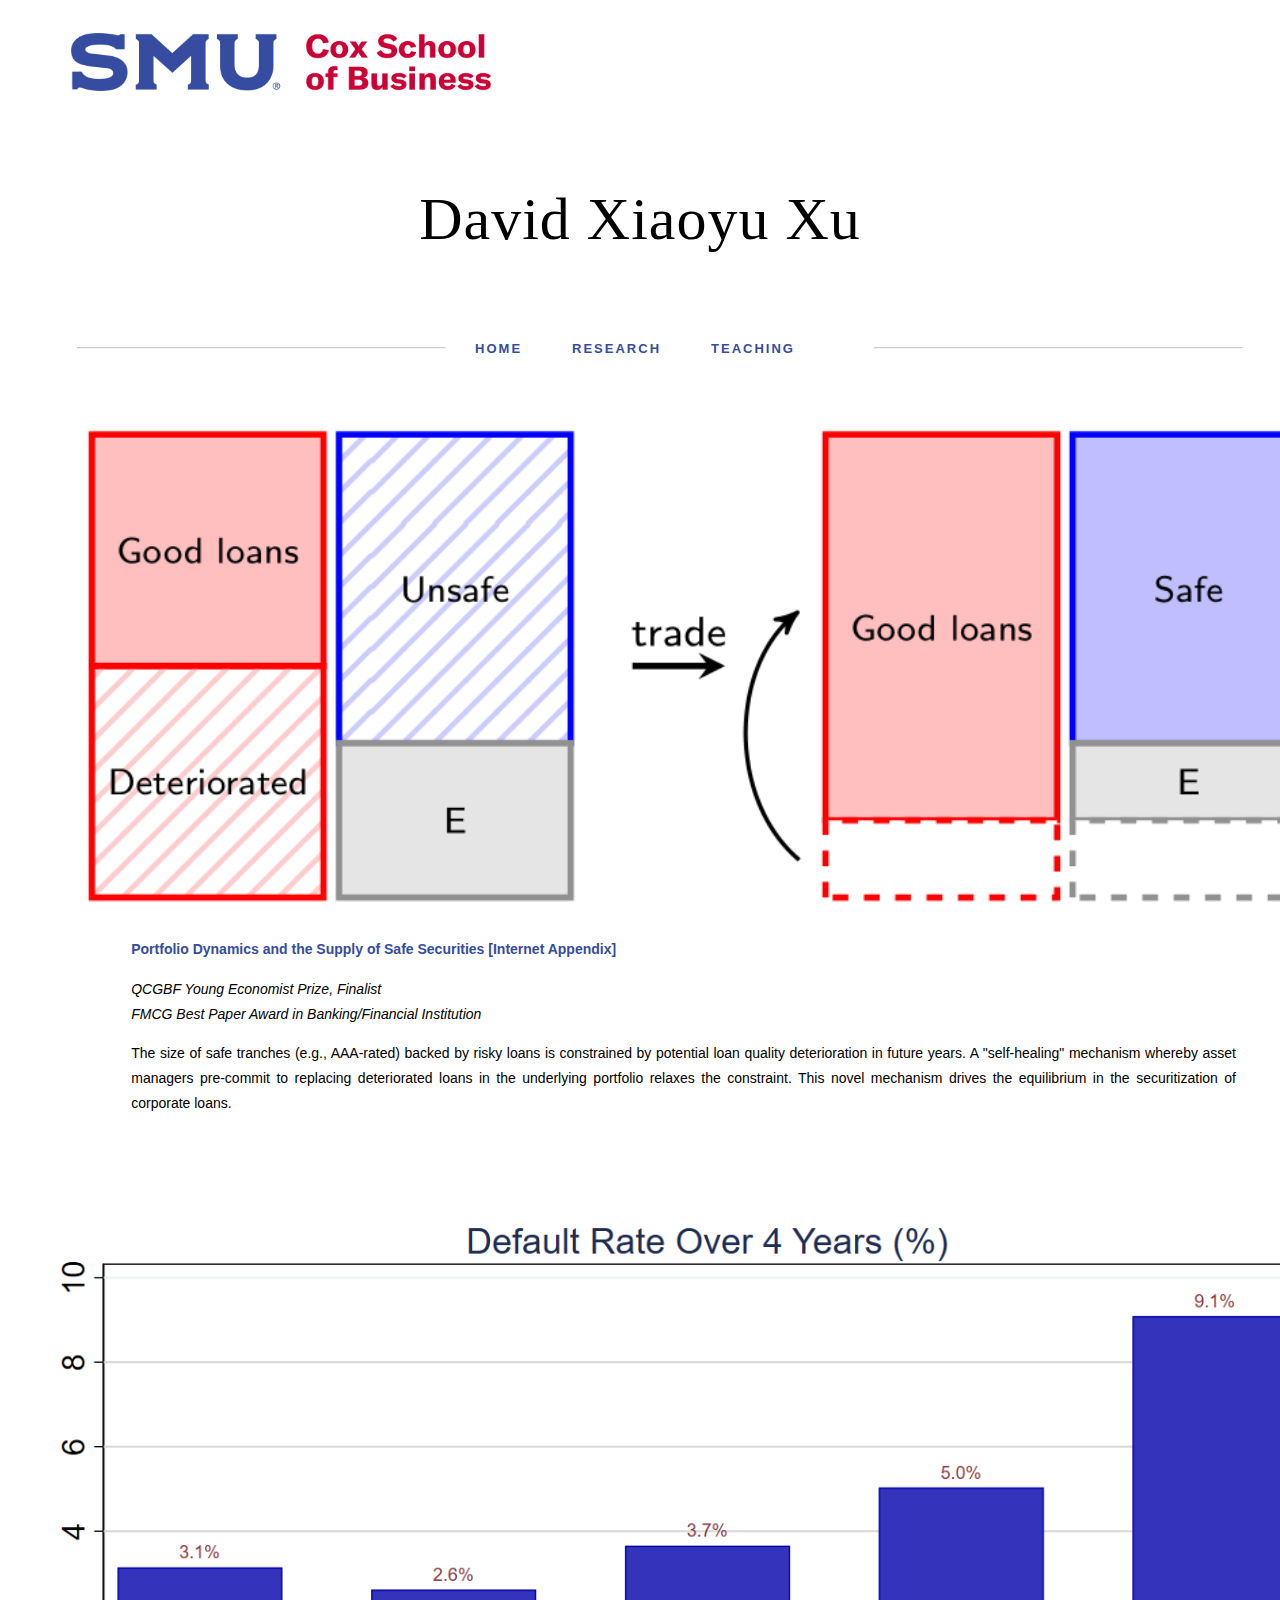
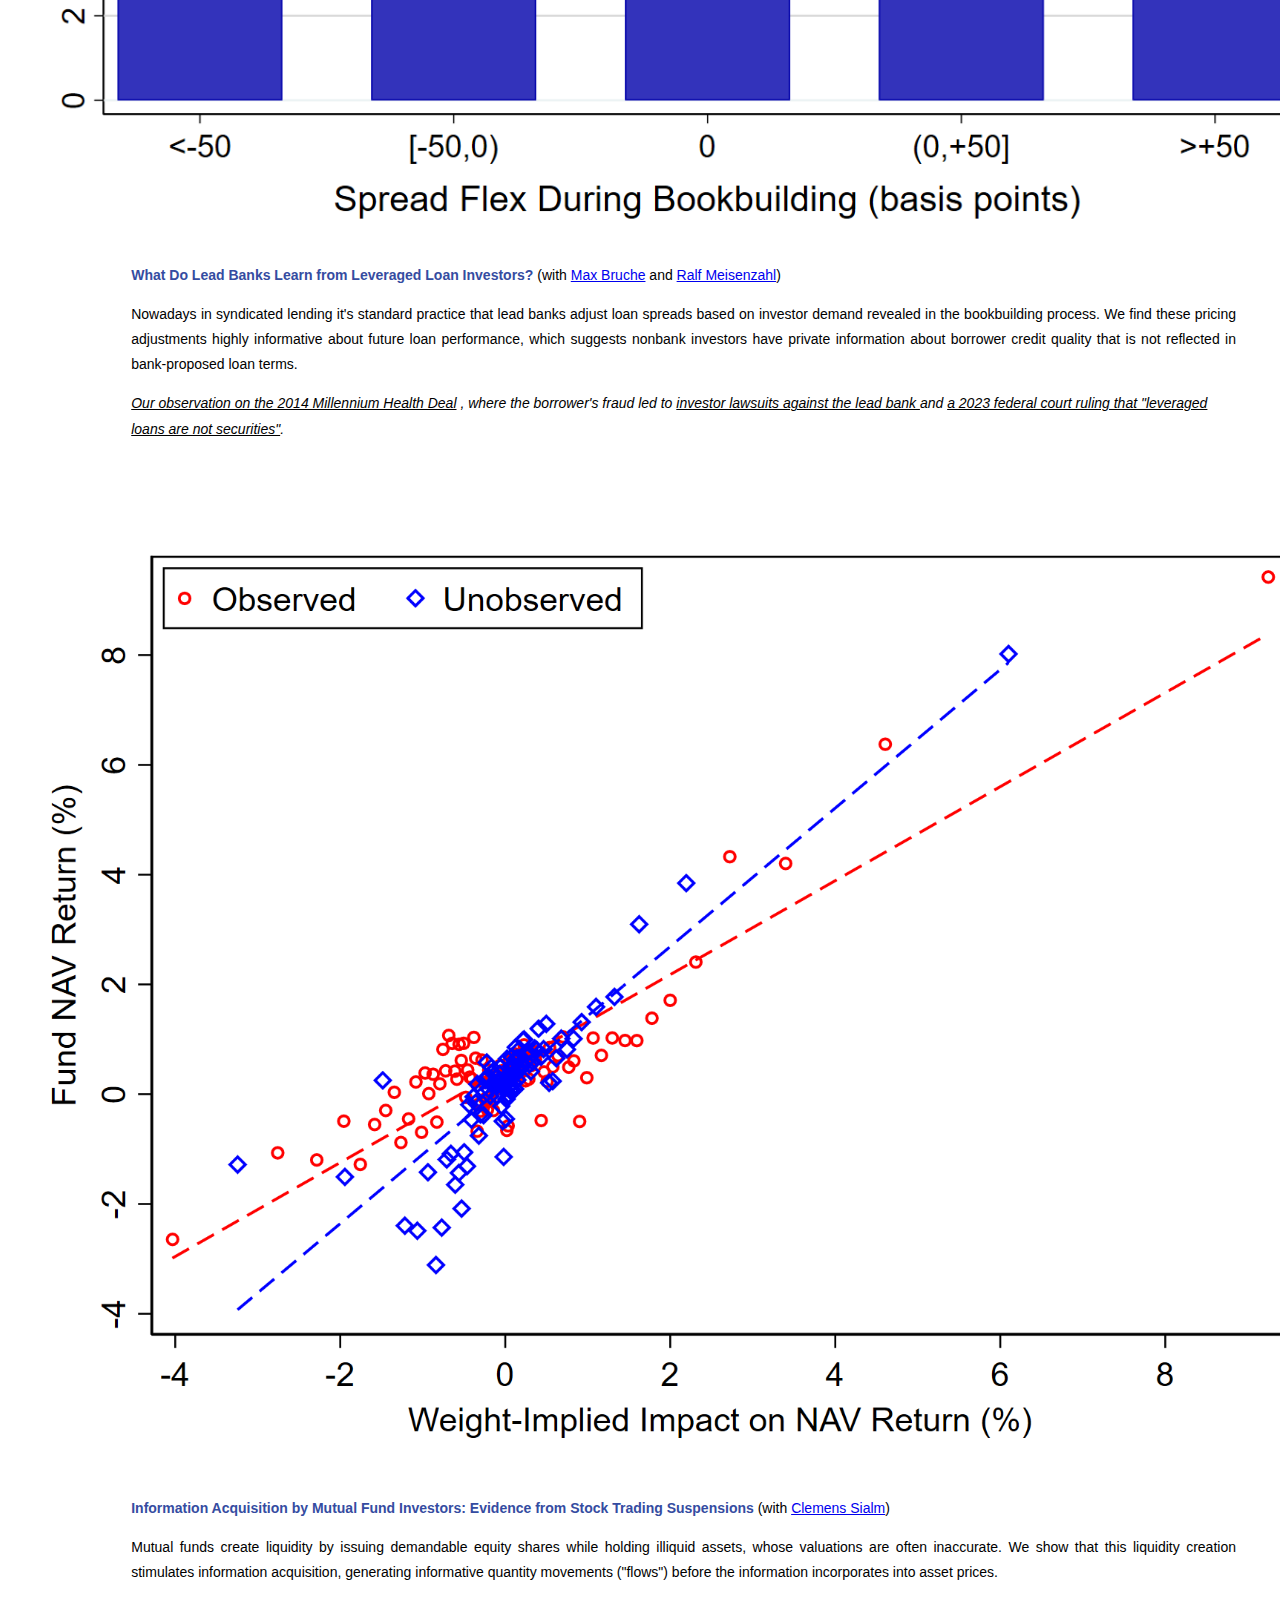
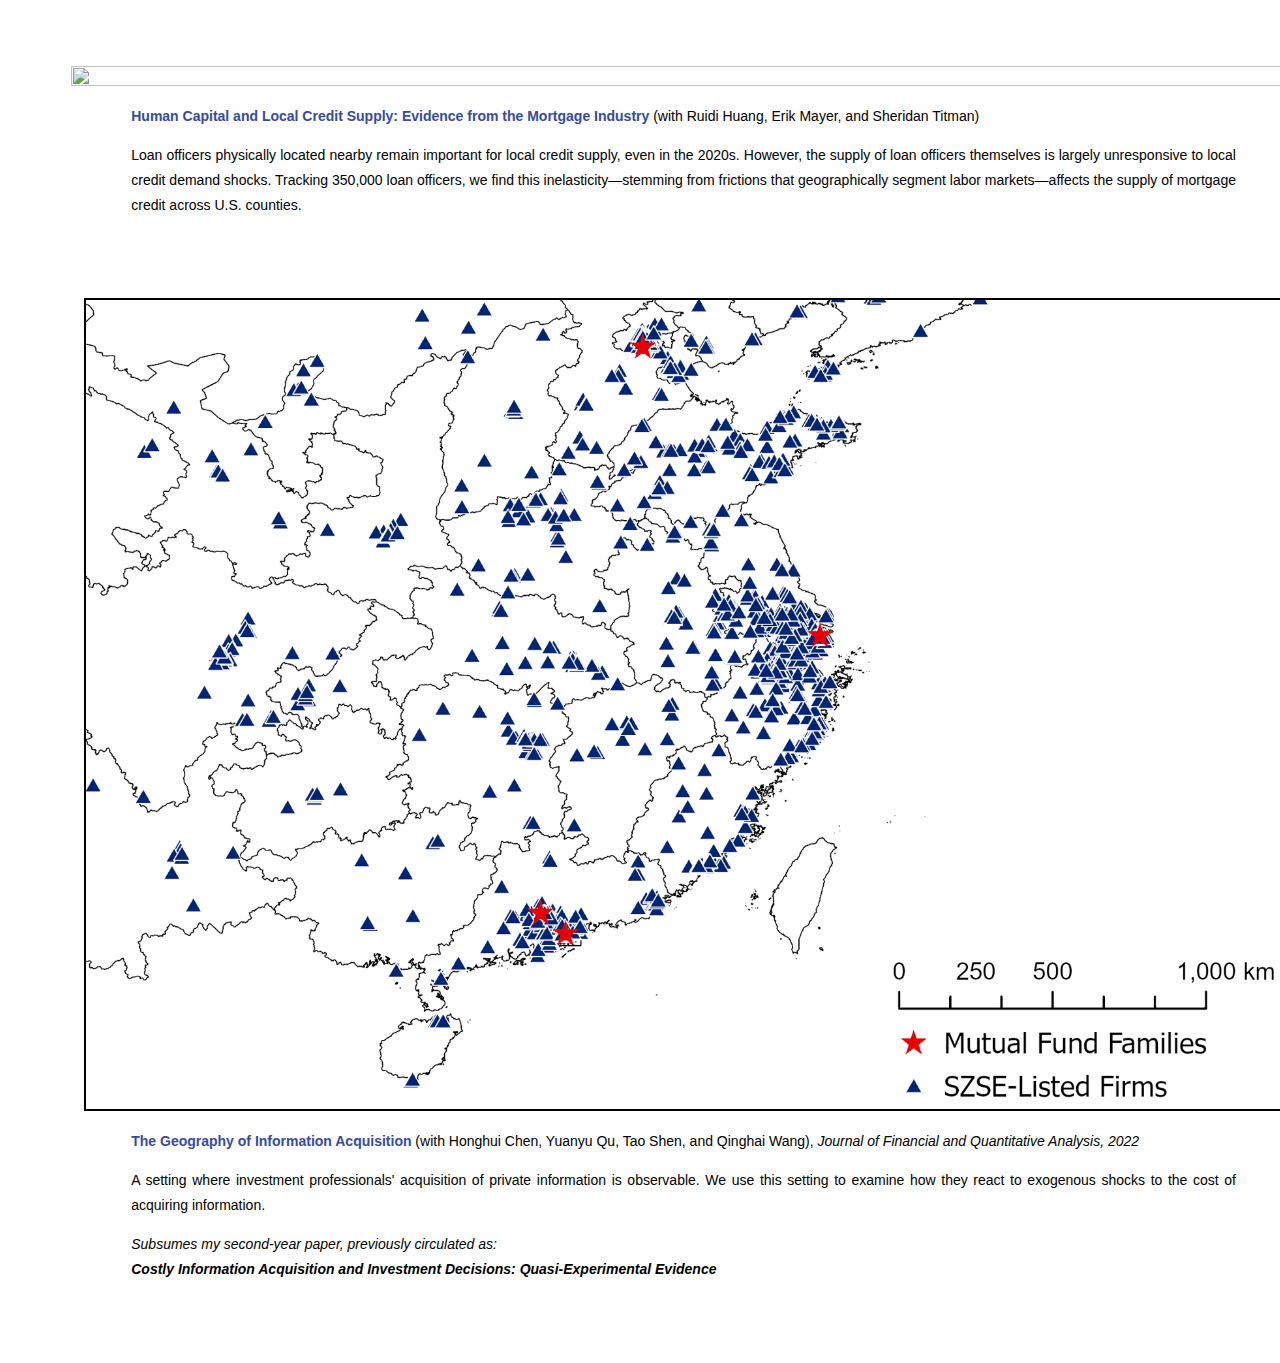
==== commit cc2751d8: "Update research.html" ====
--- a/research.html
+++ b/research.html
@@ -135,7 +135,7 @@
             Information Acquisition by Mutual Fund Investors: Evidence from Stock Trading Suspensions</a></strong> (with <a href="https://faculty.mccombs.utexas.edu/clemens.sialm/">Clemens Sialm</a>)
           </p>
           <p style="text-align:justify" class="card-text">  <!--<b>Abstract</b>: -->
-            Mutual funds create liquidity by issuing demandable equity shares. This liquidity is  sensitive to information about the underlying illiquid assets. <!-- such as PE, distressed debt, and CRE.  -->
+            Mutual funds create liquidity by issuing demandable equity shares while holding illiquid assets, whose valuations are often inaccurate. <!-- such as PE, distressed debt, and CRE.  -->
             We show that this liquidity creation stimulates information acquisition,
             <!-- We analyze this channel in a unique setting: when stocks become perfectly illiquid during trading suspensions, investors scrutinize suspended fund holdings with sizable portfolio weights.  --> 
             <!--This channel illiquid holdings with large portfolio weights get scrutinized by investors, --> generating informative quantity movements ("flows") before the information incorporates into asset prices.
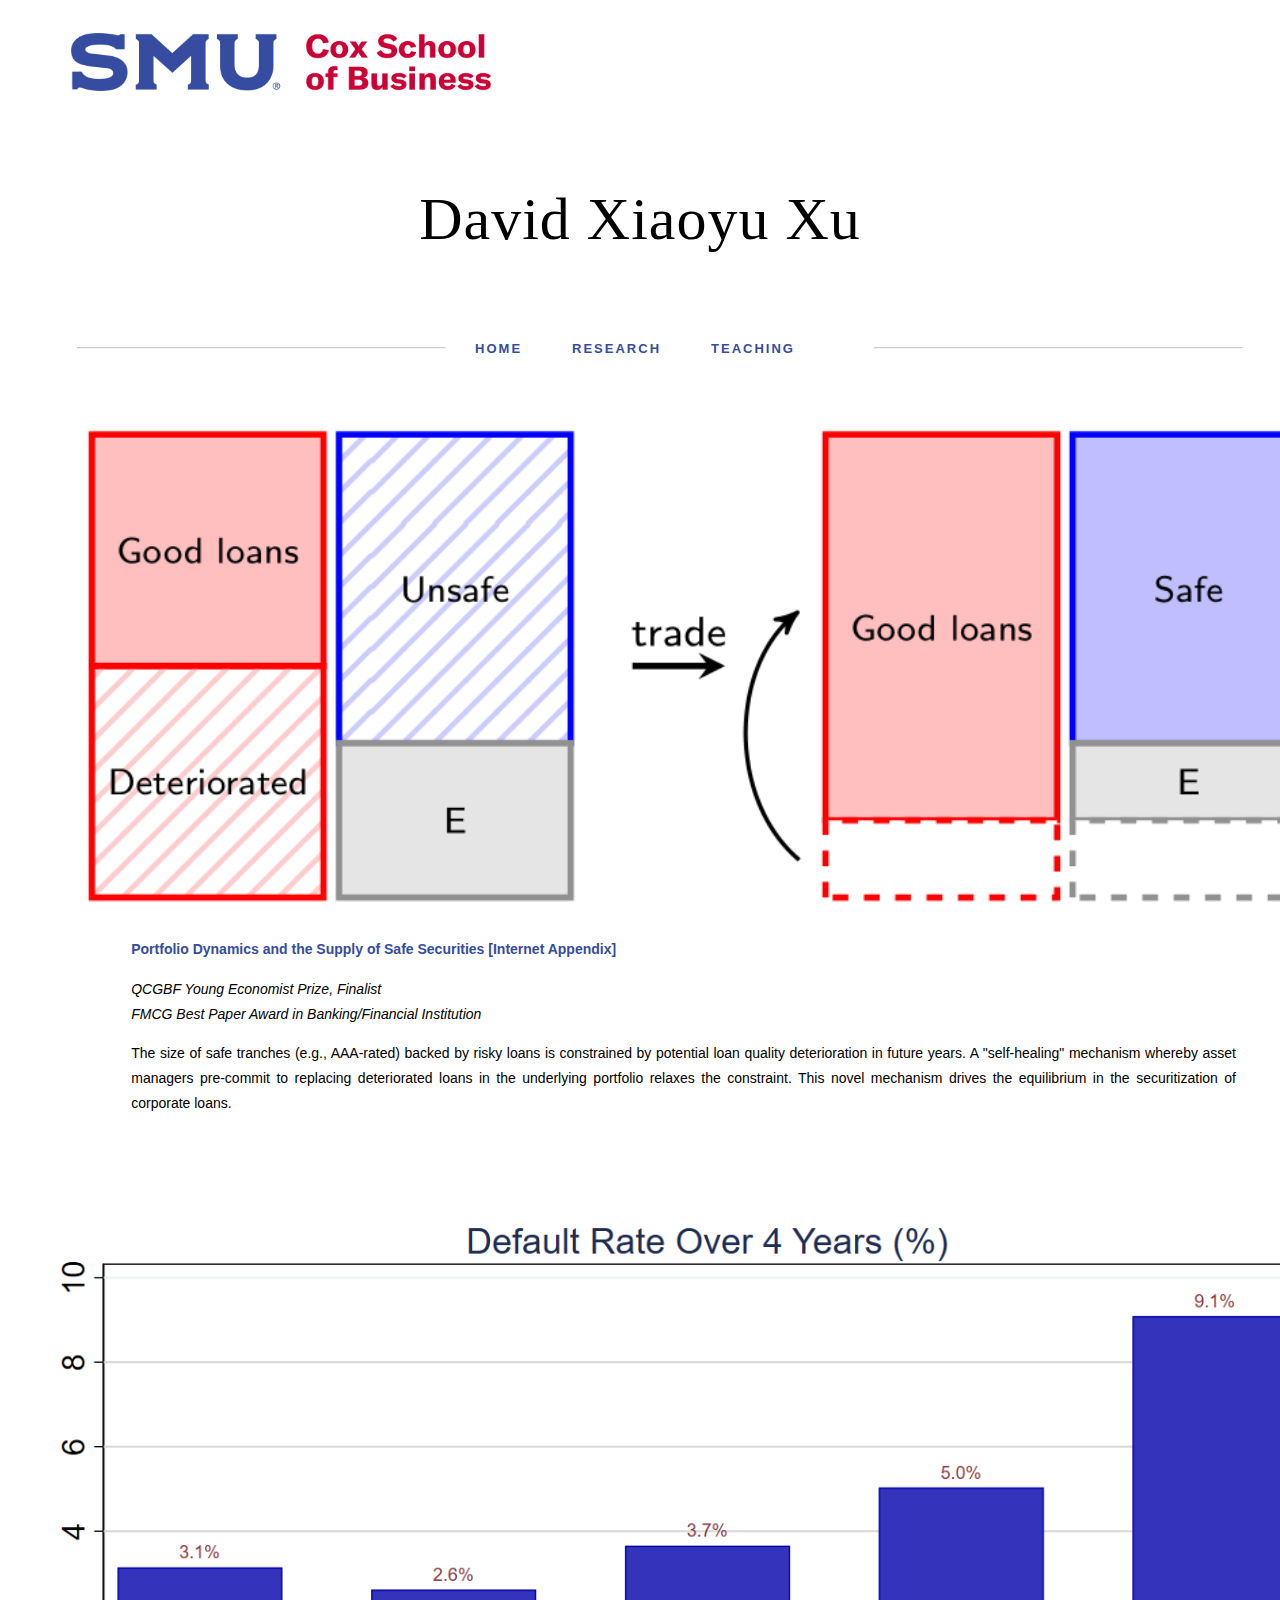
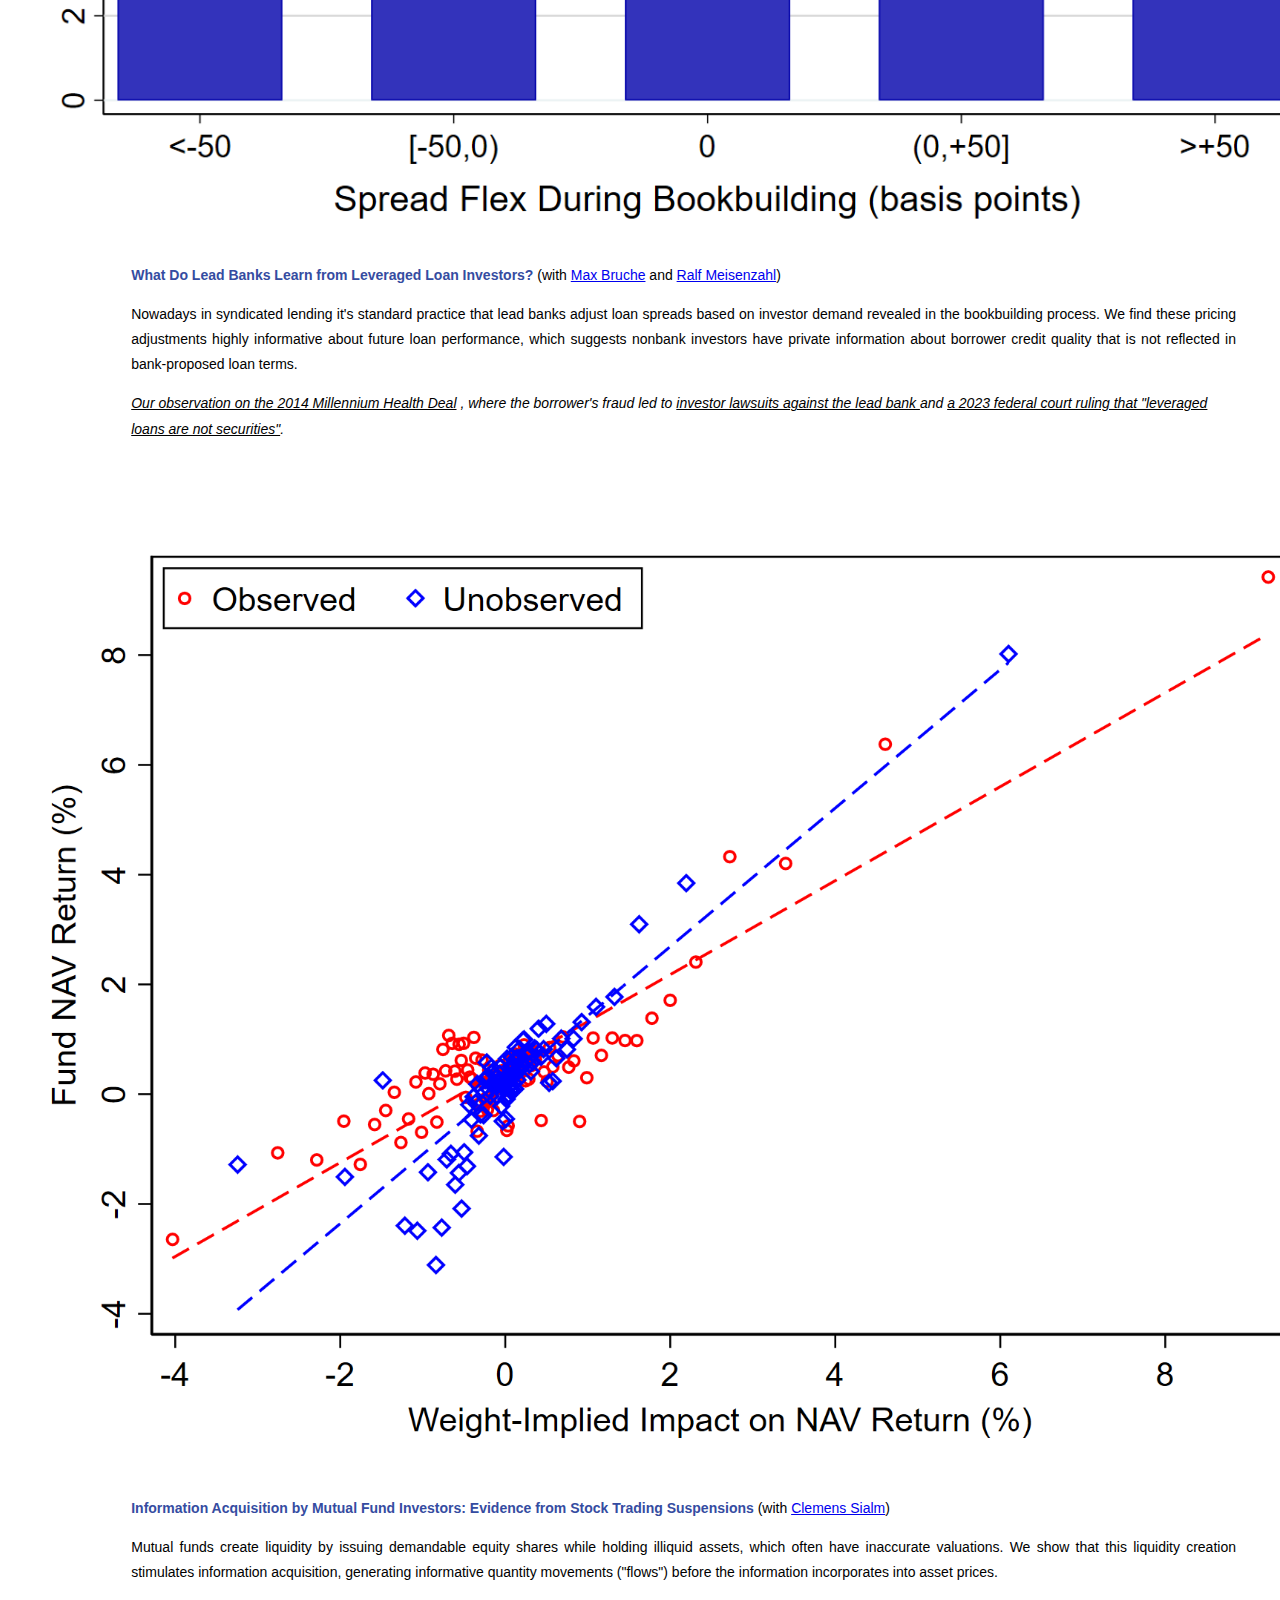
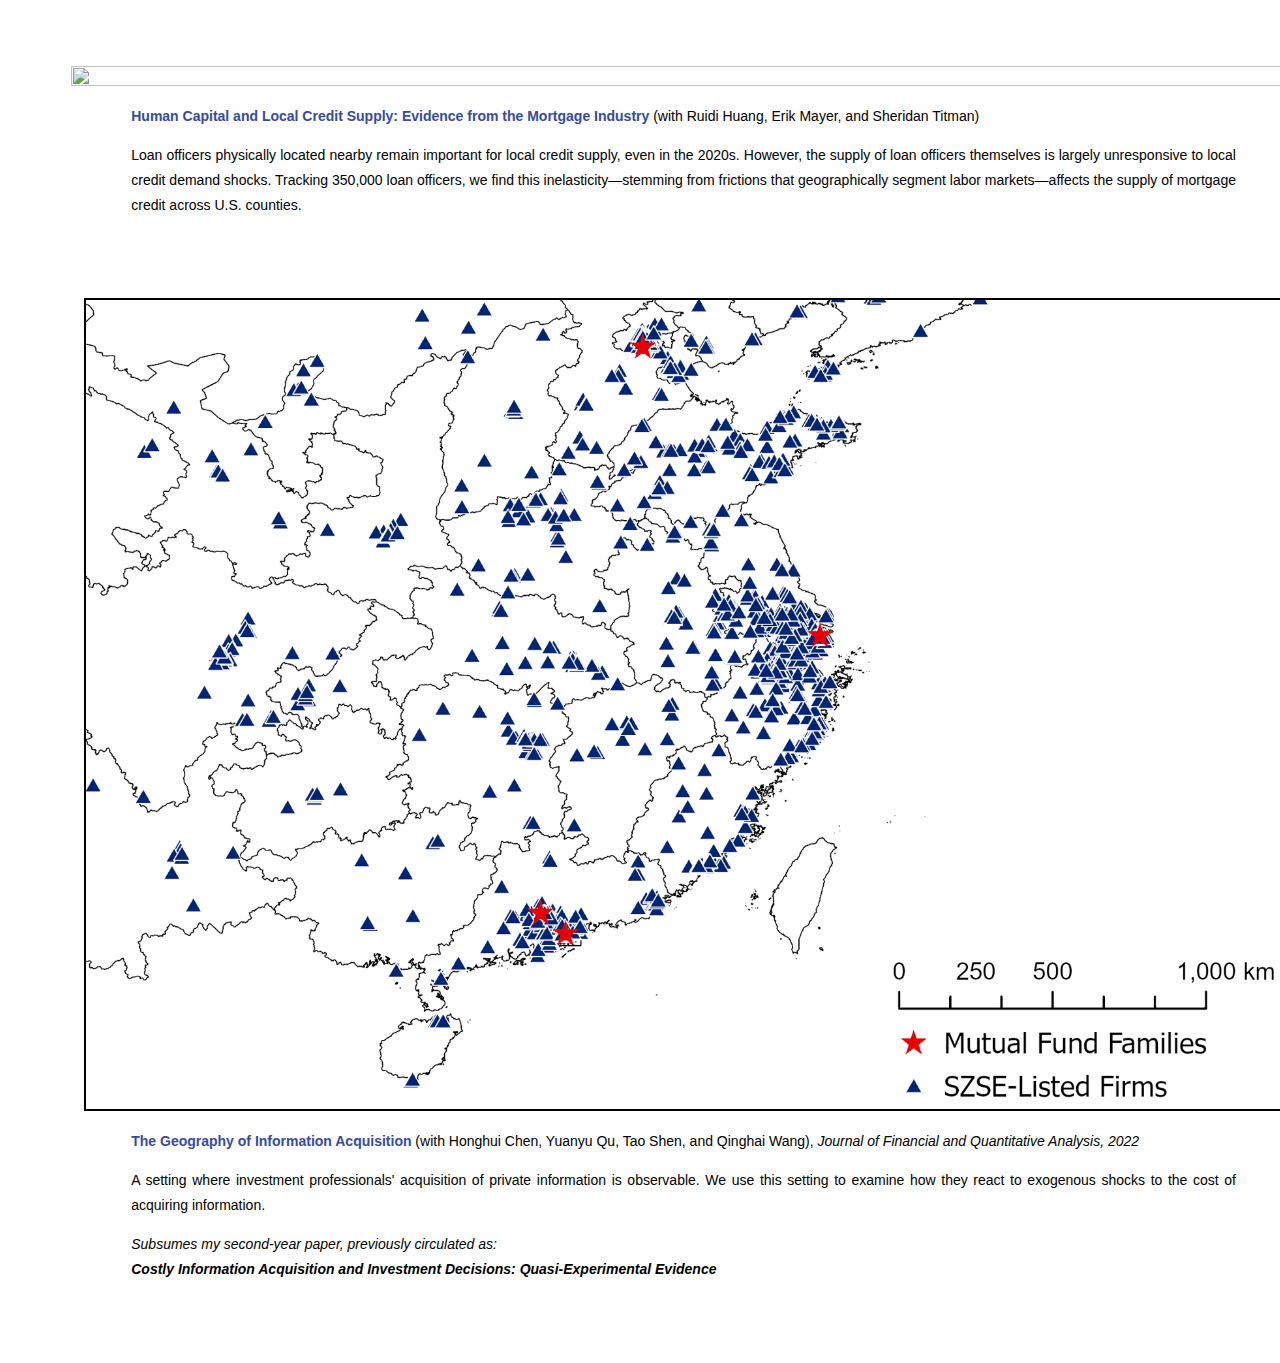
==== commit 0630176e: "Update research.html" ====
--- a/research.html
+++ b/research.html
@@ -135,7 +135,7 @@
             Information Acquisition by Mutual Fund Investors: Evidence from Stock Trading Suspensions</a></strong> (with <a href="https://faculty.mccombs.utexas.edu/clemens.sialm/">Clemens Sialm</a>)
           </p>
           <p style="text-align:justify" class="card-text">  <!--<b>Abstract</b>: -->
-            Mutual funds create liquidity by issuing demandable equity shares while holding illiquid assets, whose valuations are often inaccurate. <!-- such as PE, distressed debt, and CRE.  -->
+            Mutual funds create liquidity by issuing demandable equity shares while holding illiquid assets, which often have inaccurate valuations. <!-- such as PE, distressed debt, and CRE.  -->
             We show that this liquidity creation stimulates information acquisition,
             <!-- We analyze this channel in a unique setting: when stocks become perfectly illiquid during trading suspensions, investors scrutinize suspended fund holdings with sizable portfolio weights.  --> 
             <!--This channel illiquid holdings with large portfolio weights get scrutinized by investors, --> generating informative quantity movements ("flows") before the information incorporates into asset prices.
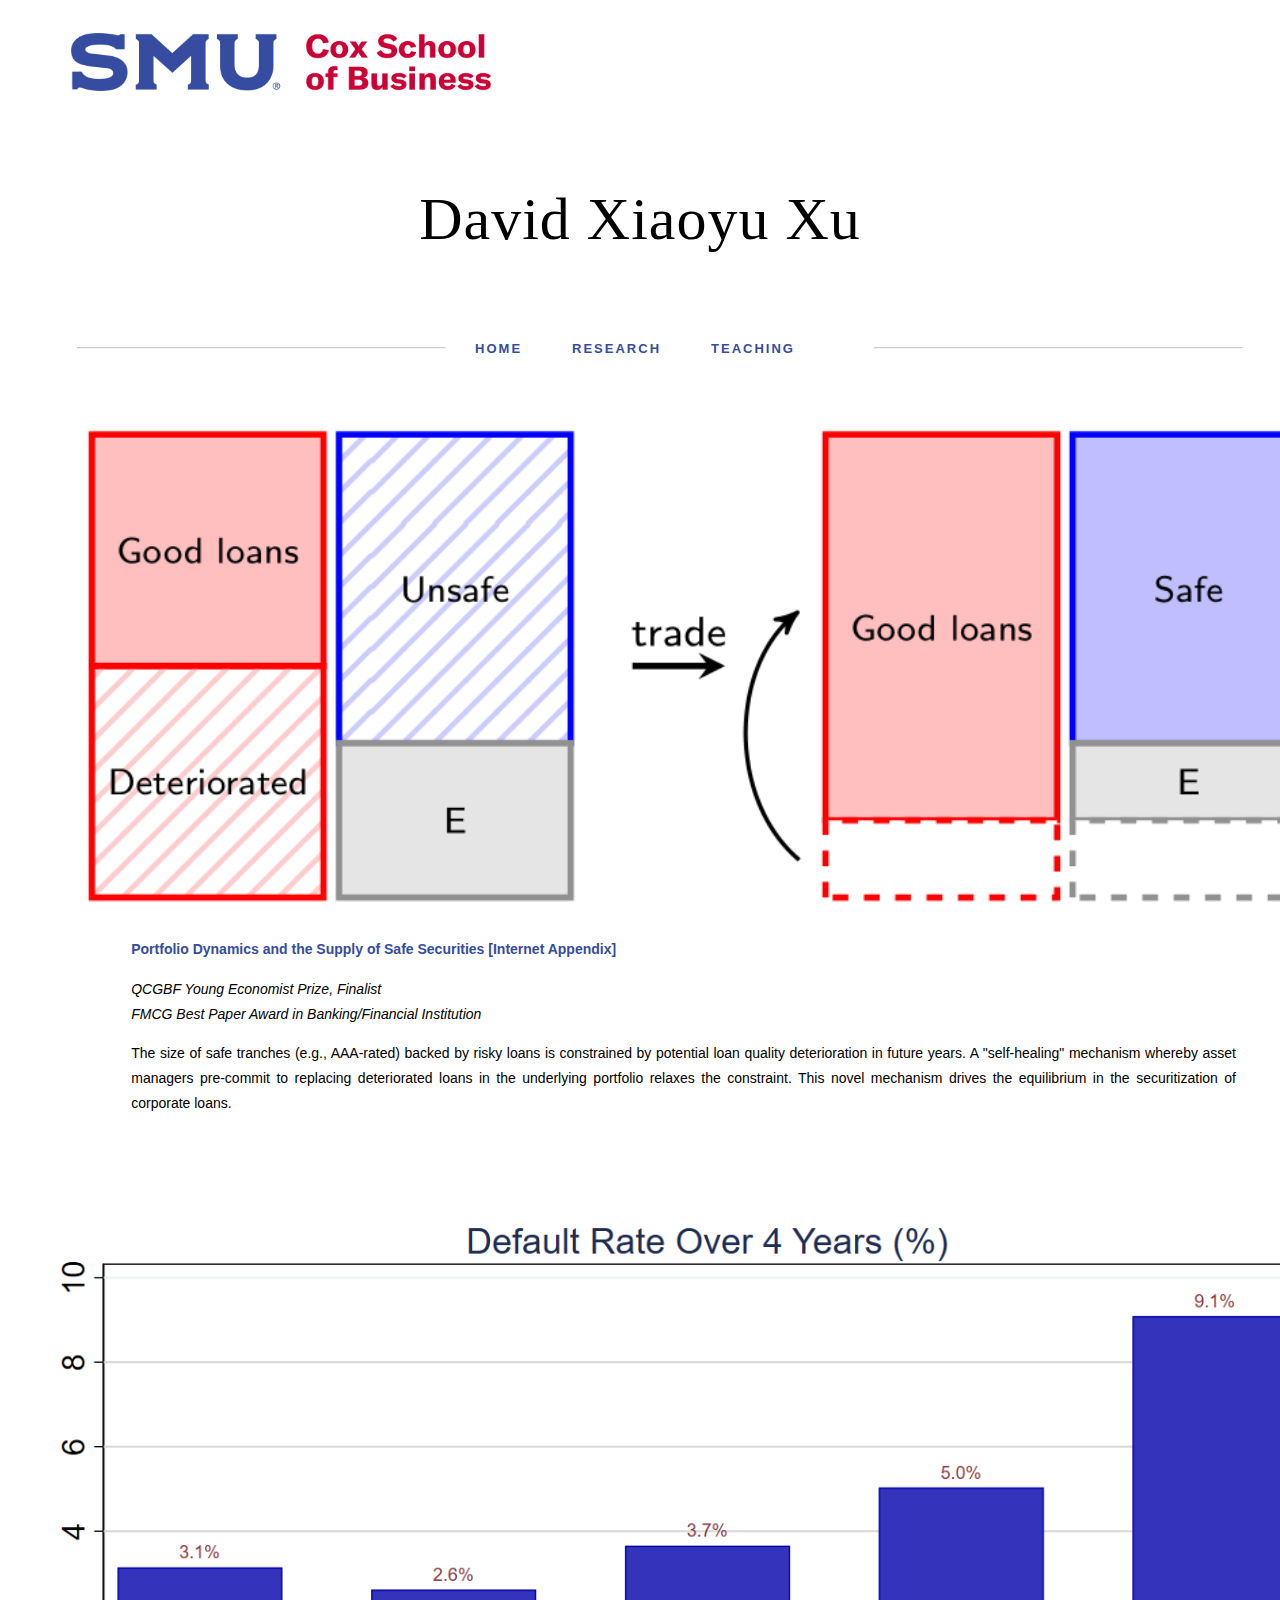
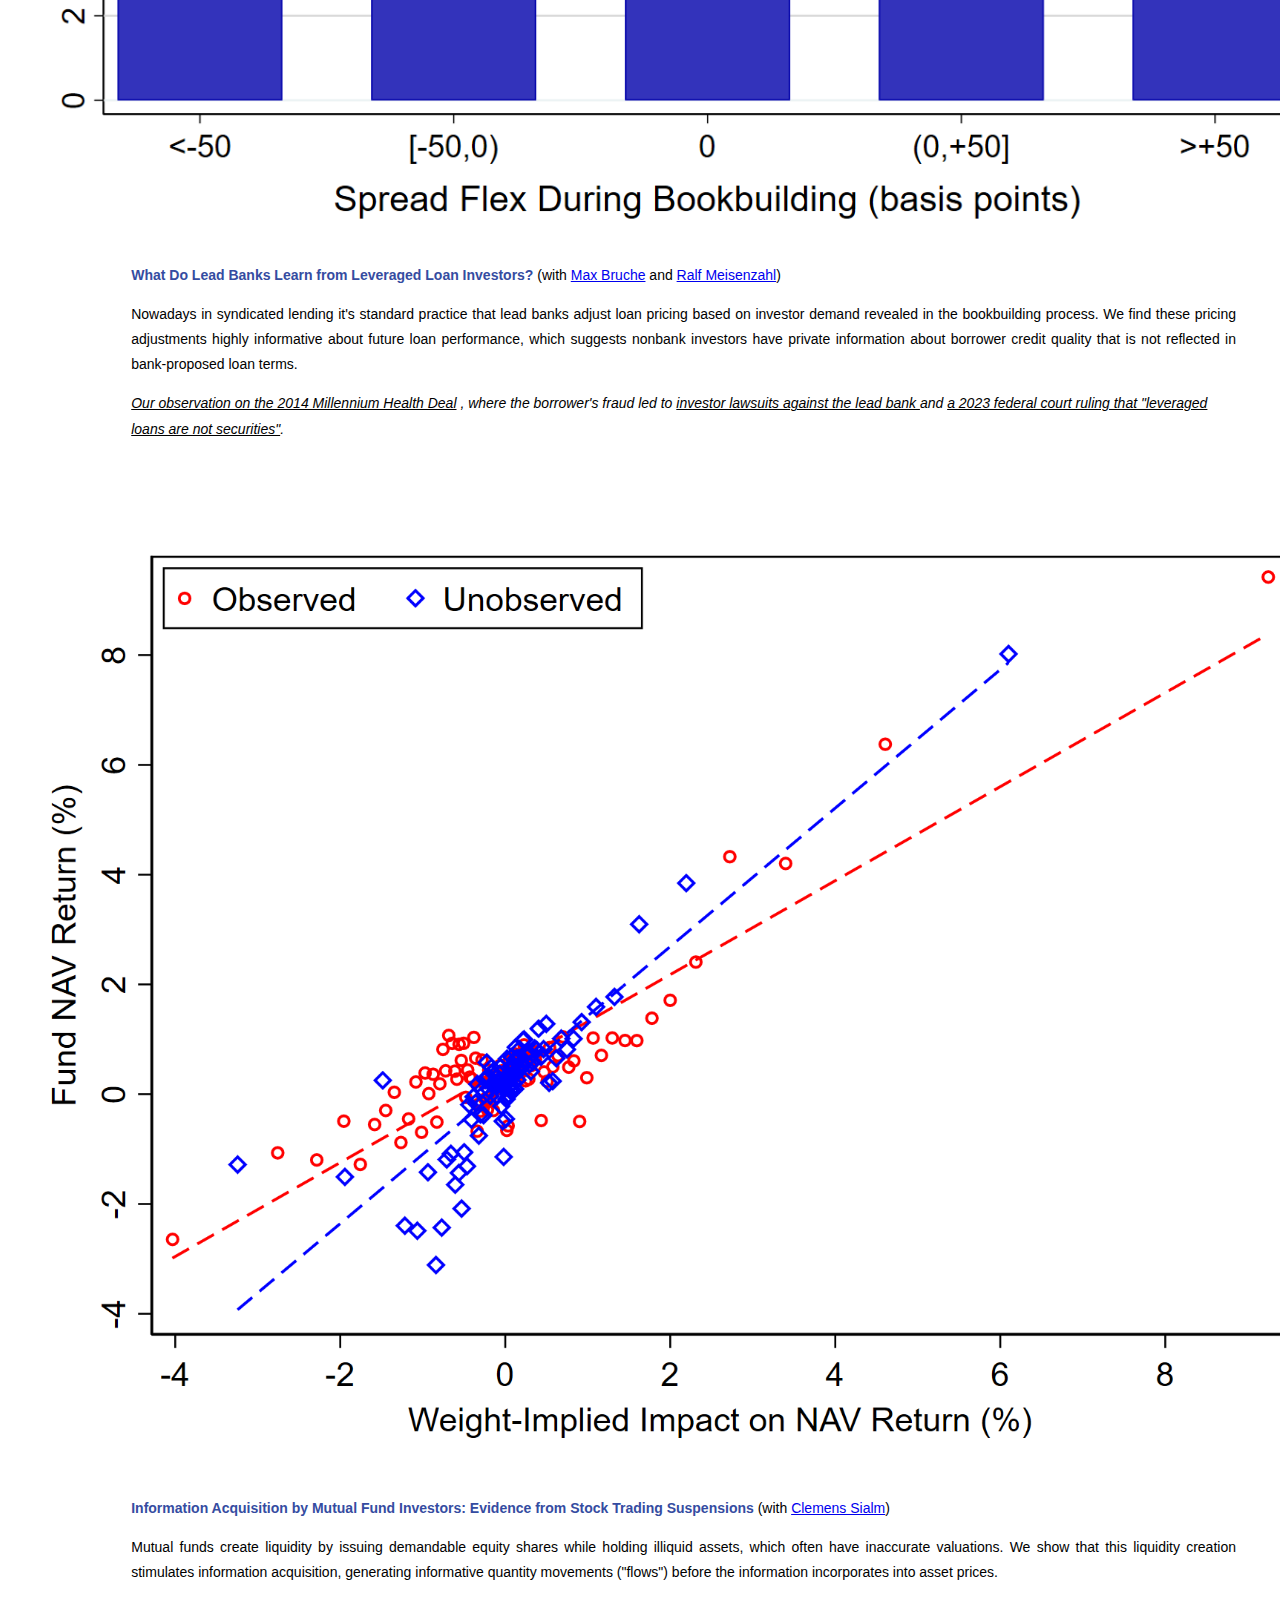
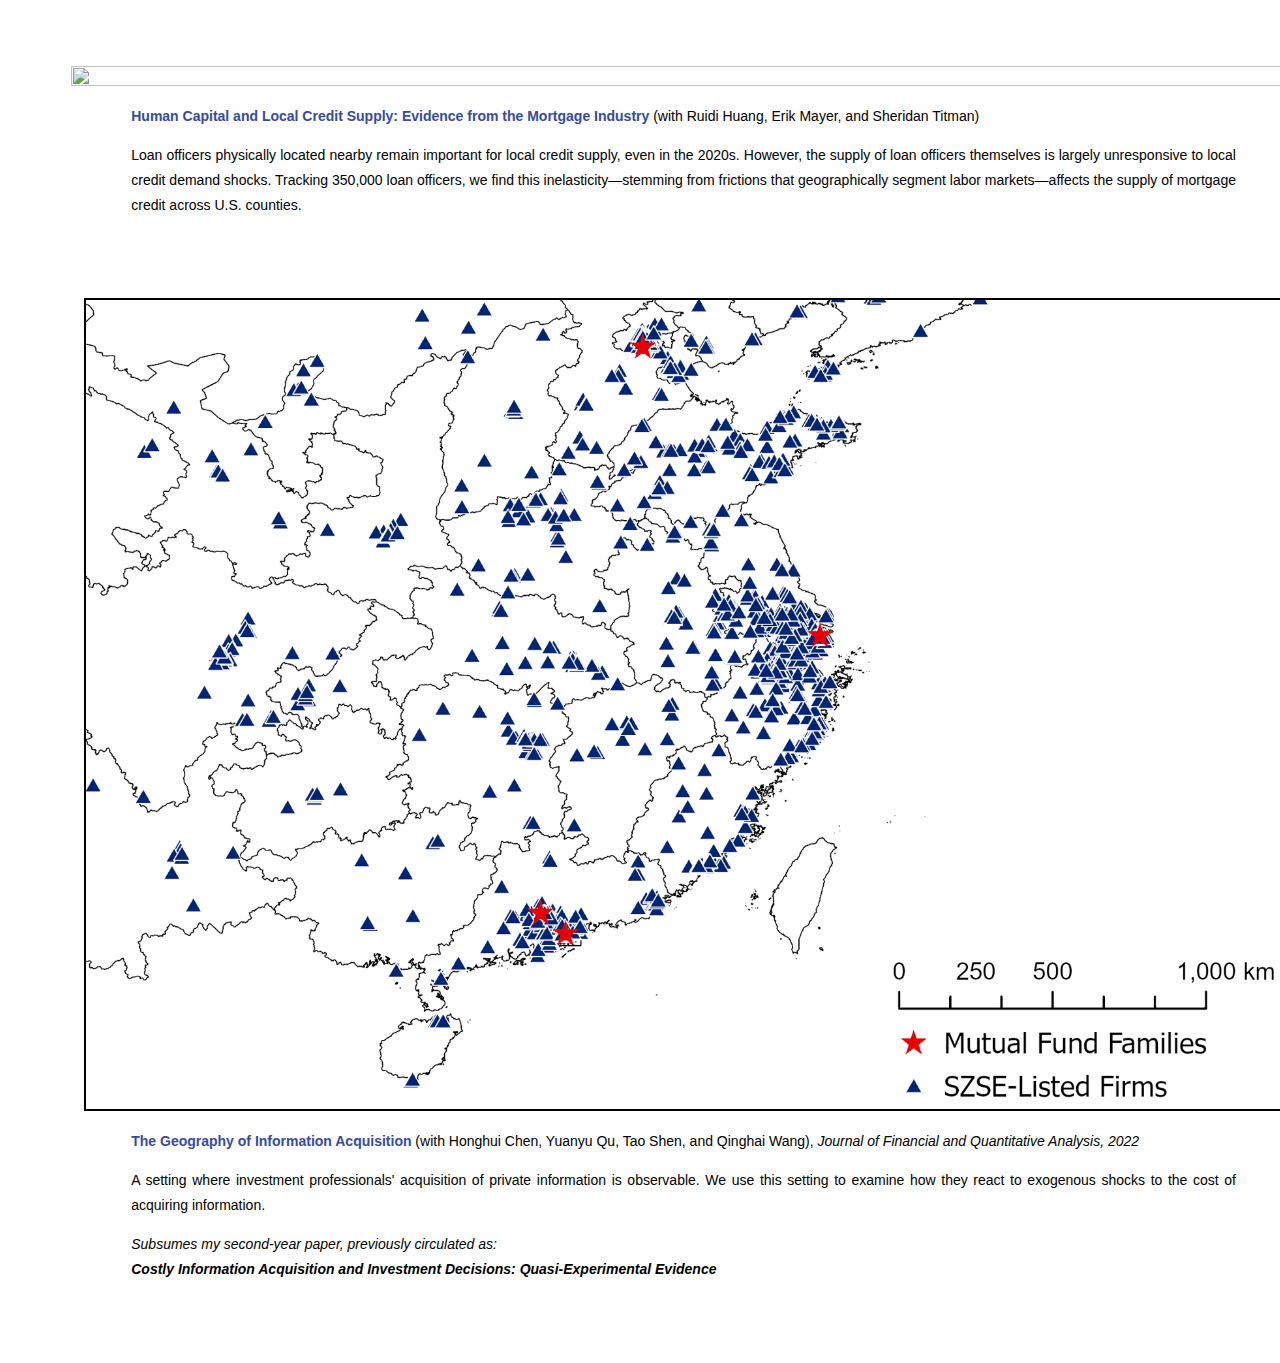
==== commit 69cb5594: "Update research.html" ====
--- a/research.html
+++ b/research.html
@@ -98,7 +98,7 @@
           </p>
           <p style="text-align:justify" class="card-text">  <!--<b>Abstract</b>: -->
             
-            Nowadays in syndicated lending it's standard practice that lead banks adjust loan spreads based on investor demand revealed in the bookbuilding process.
+            Nowadays in syndicated lending it's standard practice that lead banks adjust loan pricing based on investor demand revealed in the bookbuilding process.
             We find these pricing adjustments highly informative about future loan performance, which suggests nonbank investors have private information about borrower credit quality that is not reflected in 
             bank-proposed loan terms. 
             <!-- One explanation could be that investors' valuation of the loan depends on their risk preferences, which is unknown to lead banks ex ante.  -->
